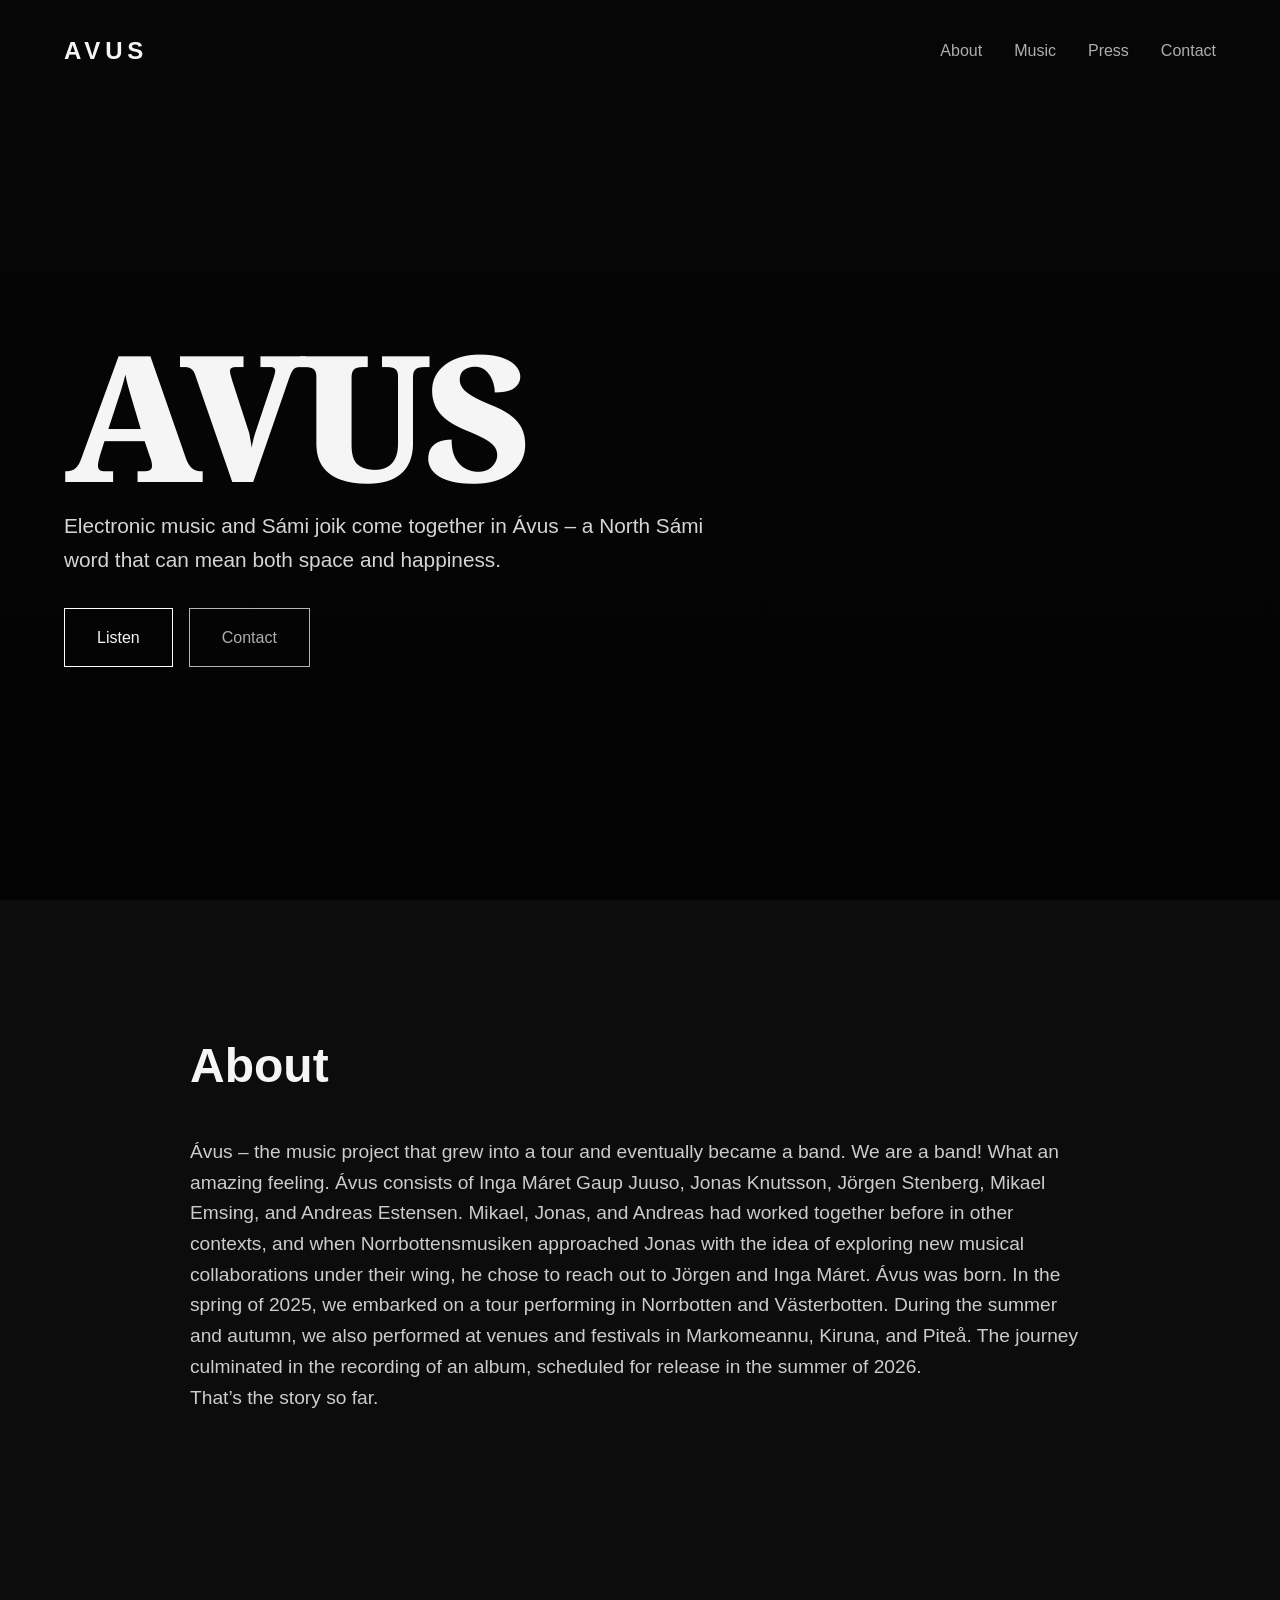
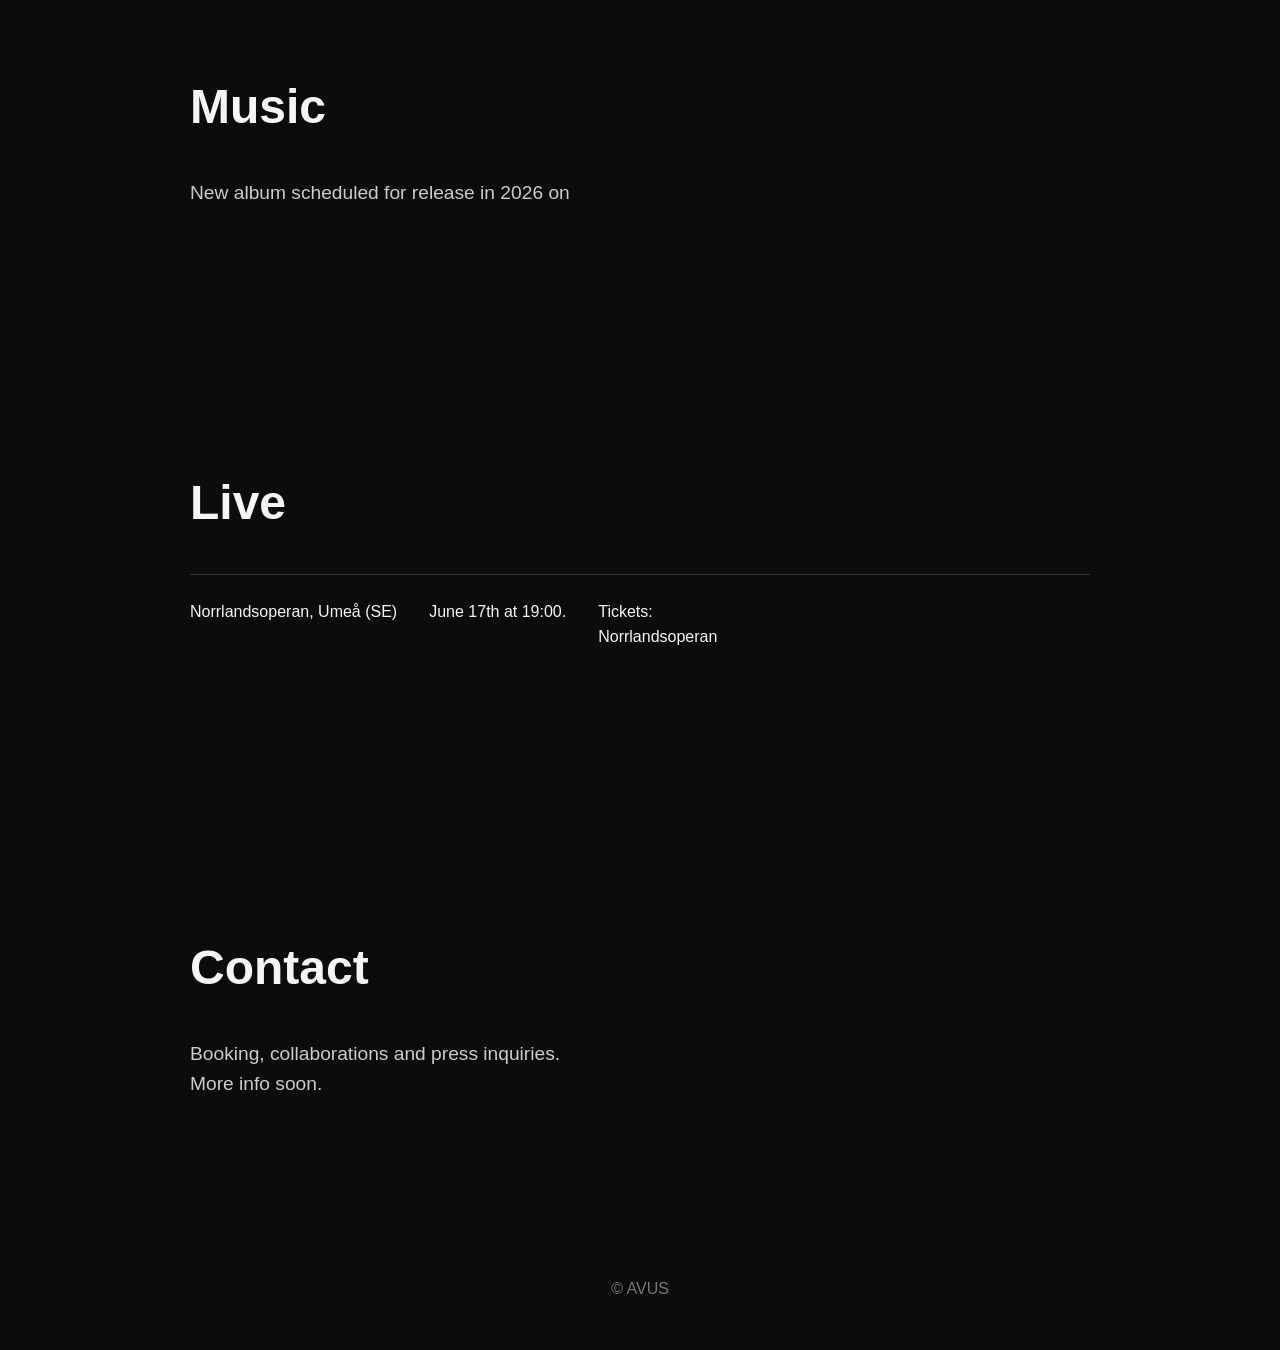
==== index.html @ daa285d3 "Update font weight and modify concert details" ====
<!DOCTYPE html>
<html lang="en">
<head>
    <meta charset="UTF-8">
    <meta name="viewport" content="width=device-width, initial-scale=1.0">
    <title>AVUS</title>
    <meta name="description" content="Electronic music and Sámi joik come together in Ávus – a North Sámi word that can mean both space and happiness.">

    <link rel="preconnect" href="https://fonts.googleapis.com">
    <link rel="preconnect" href="https://fonts.gstatic.com" crossorigin>
    <link href="https://fonts.googleapis.com/css2?family=Noto+Serif:wght@600;700&display=swap" rel="stylesheet">
    <link rel="stylesheet" href="style.css">
</head>
<body>

<header class="hero">
    <div class="overlay"></div>

    <nav>
        <div class="logo">AVUS</div>

        <div class="menu">
            <a href="#about">About</a>
            <a href="#music">Music</a>
            <a href="#press">Press</a>
            <a href="#contact">Contact</a>
        </div>
    </nav>

    <div class="hero-content">
        <h1>AVUS</h1>

        <p>
            Electronic music and Sámi joik come together in Ávus – a North Sámi word that can mean both space and happiness.
        </p>

        <div class="buttons">
            <a href="#music" class="btn">Listen</a>
            <a href="#contact" class="btn secondary">Contact</a>
        </div>
    </div>
</header>

<section id="about">
    <div class="container">
        <h2>About</h2>

        <p>
            Ávus – the music project that grew into a tour and eventually became a band. </p</br>
            We are a band! What an amazing feeling.

Ávus consists of Inga Máret Gaup Juuso, Jonas Knutsson, Jörgen Stenberg, Mikael Emsing, and Andreas Estensen. Mikael, Jonas, and Andreas had worked together before in other contexts, and when Norrbottensmusiken approached Jonas with the idea of exploring new musical collaborations under their wing, he chose to reach out to Jörgen and Inga Máret. Ávus was born.

In the spring of 2025, we embarked on a tour performing in Norrbotten and Västerbotten. During the summer and autumn, we also performed at venues and festivals in Markomeannu, Kiruna, and Piteå. The journey culminated in the recording of an album, scheduled for release in the summer of 2026.
    </br>
That’s the story so far.
        </p>
    </div>
</section>

<section id="music">
    <div class="container">
        <h2>Music</h2>

        <p>
            New album scheduled for release in 2026 on 
        </p>
    </div>
</section>

<section id="live">
    <div class="container">
        <h2>Live</h2>

        <div class="gig">
            <span>Norrlandsoperan, Umeå (SE)</span>
            <span>June 17th at 19:00.</span>
            <span>Tickets:</p></p><a href="https://norrlandsoperan.se/forestallningar/avus-2/">Norrlandsoperan</a></span>
        </div>
    </div>
</section>

<section id="contact">
    <div class="container">
        <h2>Contact</h2>

        <p>
            Booking, collaborations and press inquiries.
        </p>

        <p>More info soon.</p>
        </a>
    </div>
</section>

<footer>
    <p>© AVUS</p>
</footer>

</body>
</html>
---- style.css ----
* {
    margin: 0;
    padding: 0;
    box-sizing: border-box;
}

body {
    background: #0c0c0c;
    color: #f5f5f5;
    font-family: Inter, Helvetica, Arial, sans-serif;
    line-height: 1.6;
}

a {
    color: inherit;
    text-decoration: none;
}

nav {
    position: relative;
    z-index: 10;

    display: flex;
    justify-content: space-between;
    align-items: center;

    padding: 2rem 4rem;
}

.logo {
    font-size: 1.5rem;
    letter-spacing: 0.3rem;
    font-weight: 700;
}

.menu {
    display: flex;
    gap: 2rem;
}

.menu a {
    opacity: 0.7;
    transition: 0.3s;
}

.menu a:hover {
    opacity: 1;
}

.hero {
    position: relative;
    min-height: 100vh;

    background:
        linear-gradient(
            rgba(0,0,0,0.45),
            rgba(0,0,0,0.75)
        ),
        url("assets/avus-hero.jpg");

    background-size: cover;
    background-position: center;

    display: flex;
    flex-direction: column;
}

.hero-content {
    flex: 1;

    display: flex;
    flex-direction: column;
    justify-content: center;

    max-width: 900px;

    padding: 4rem;
}

.hero h1 {
    font-family: "Noto Serif", serif;
    font-weight: 900;

    font-size: clamp(5rem, 14vw, 11rem);
    line-height: 0.9;
    letter-spacing: -0.05em;

    margin-bottom: 1rem;
}

.hero p {
    font-size: 1.3rem;
    max-width: 650px;

    color: #d5d5d5;

    margin-bottom: 2rem;
}

.buttons {
    display: flex;
    gap: 1rem;
}

.btn {
    padding: 1rem 2rem;

    border: 1px solid white;

    transition: 0.3s;
}

.btn:hover {
    background: white;
    color: black;
}

.secondary {
    opacity: 0.7;
}

section {
    padding: 8rem 2rem;
}

.container {
    max-width: 900px;
    margin: auto;
}

h2 {
    font-size: 3rem;
    margin-bottom: 2rem;
}

section p {
    font-size: 1.2rem;
    color: #cccccc;
}

.links {
    margin-top: 2rem;

    display: flex;
    gap: 2rem;
}

.links a {
    border-bottom: 1px solid #555;
}

.gig {
    display: flex;
    gap: 2rem;

    padding: 1.5rem 0;

    border-top: 1px solid #333;
}

.mail {
    display: inline-block;
    margin-top: 2rem;

    font-size: 1.2rem;
}

footer {
    padding: 3rem;
    text-align: center;
    color: #777;
}

@media (max-width: 768px) {

    nav {
        padding: 2rem;
        flex-direction: column;
        gap: 1rem;
    }

    .menu {
        gap: 1rem;
        flex-wrap: wrap;
        justify-content: center;
    }

    .hero-content {
        padding: 2rem;
    }

    h2 {
        font-size: 2rem;
    }

    .gig {
        flex-direction: column;
        gap: 0.5rem;
    }
}
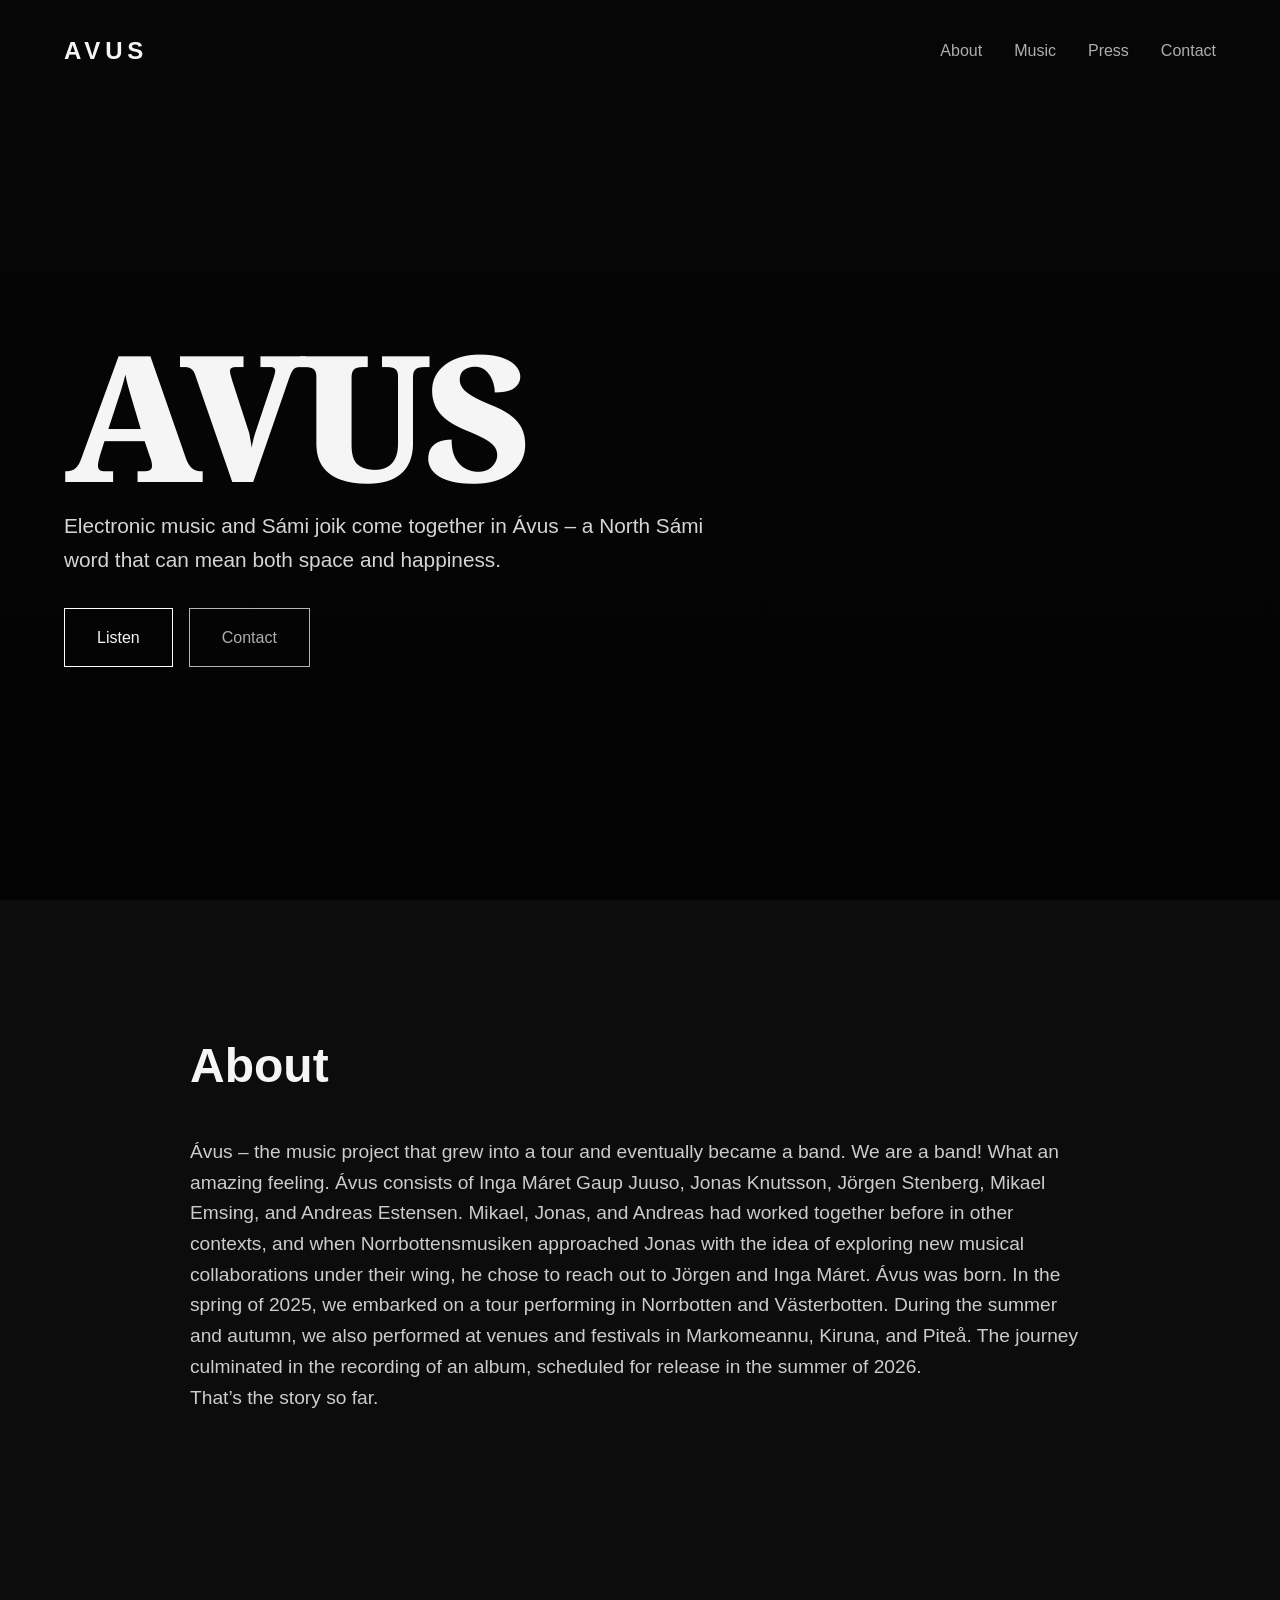
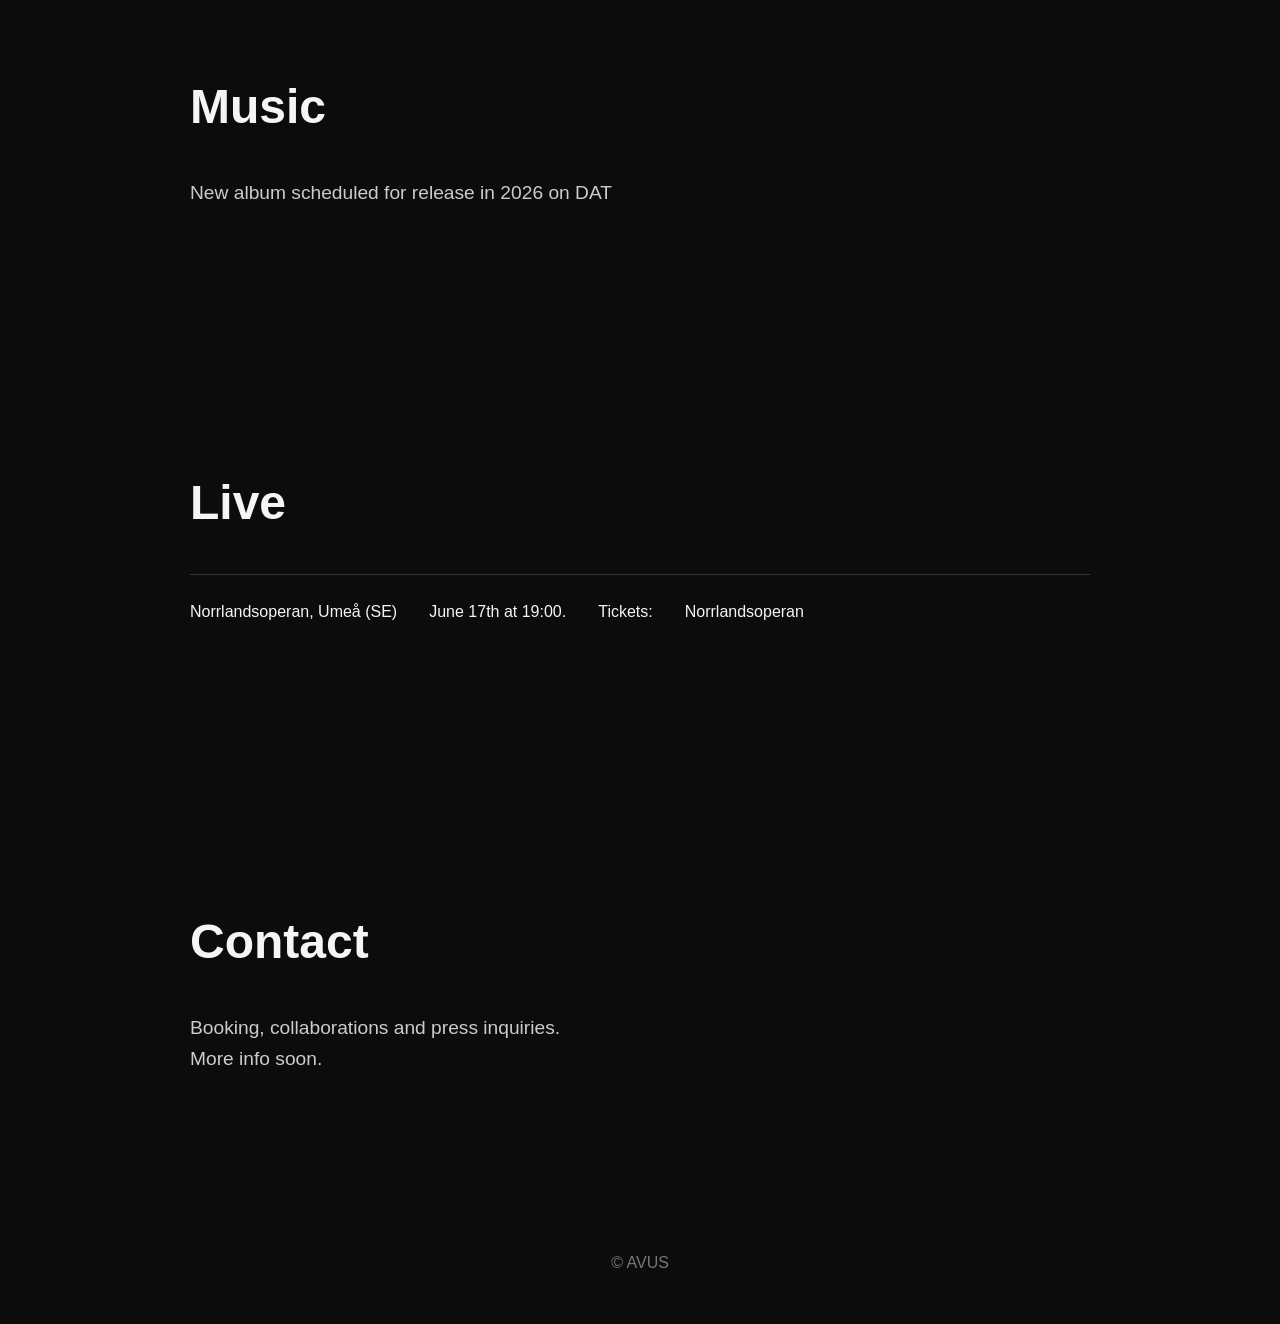
==== commit 61d1333c: "Fix HTML formatting for album and ticket links" ====
--- a/index.html
+++ b/index.html
@@ -63,7 +63,8 @@
         <h2>Music</h2>
 
         <p>
-            New album scheduled for release in 2026 on 
+            New album scheduled for release in 2026 on <a href="https://www.dat.net">DAT</a></span>
+        </div>
         </p>
     </div>
 </section>
@@ -75,7 +76,8 @@
         <div class="gig">
             <span>Norrlandsoperan, Umeå (SE)</span>
             <span>June 17th at 19:00.</span>
-            <span>Tickets:</p></p><a href="https://norrlandsoperan.se/forestallningar/avus-2/">Norrlandsoperan</a></span>
+            <span>Tickets:</span>
+            <span><a href="https://norrlandsoperan.se/forestallningar/avus-2/">Norrlandsoperan</a></span>
         </div>
     </div>
 </section>
@@ -87,7 +89,6 @@
         <p>
             Booking, collaborations and press inquiries.
         </p>
-
         <p>More info soon.</p>
         </a>
     </div>
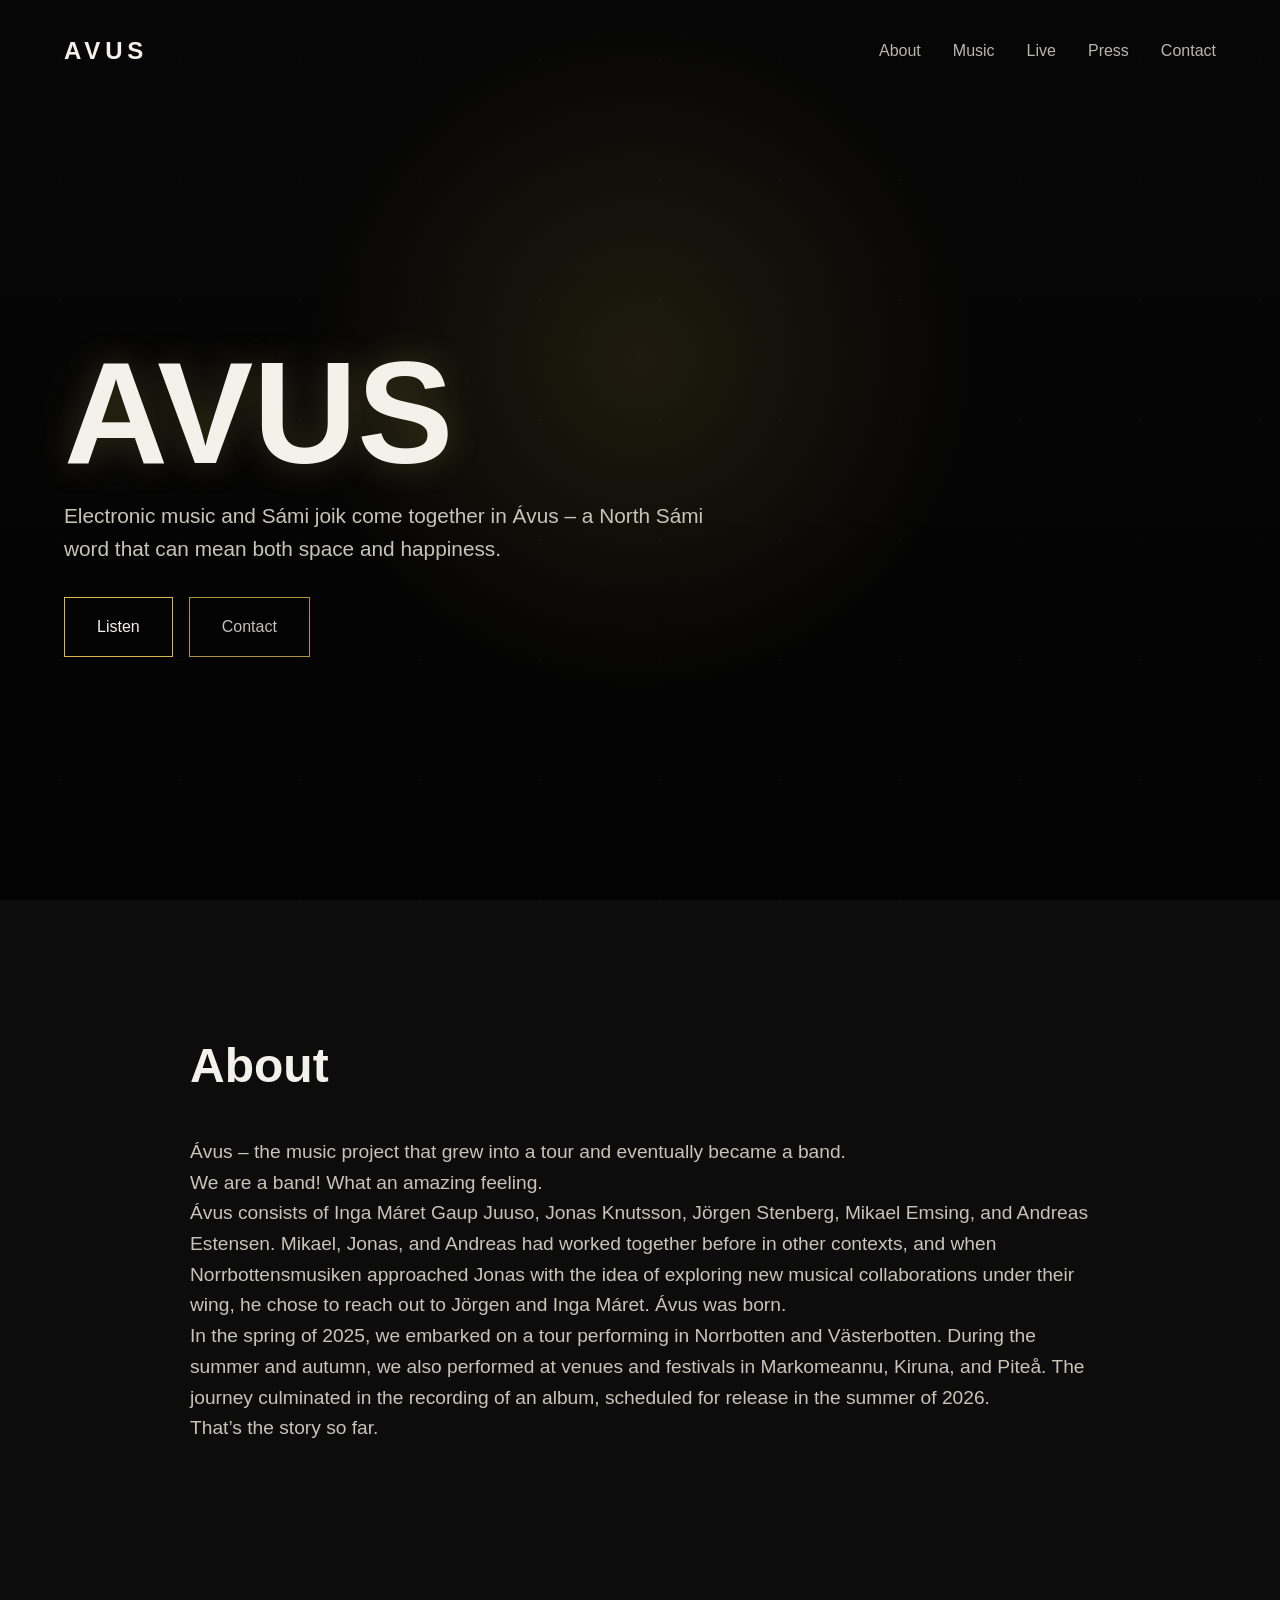
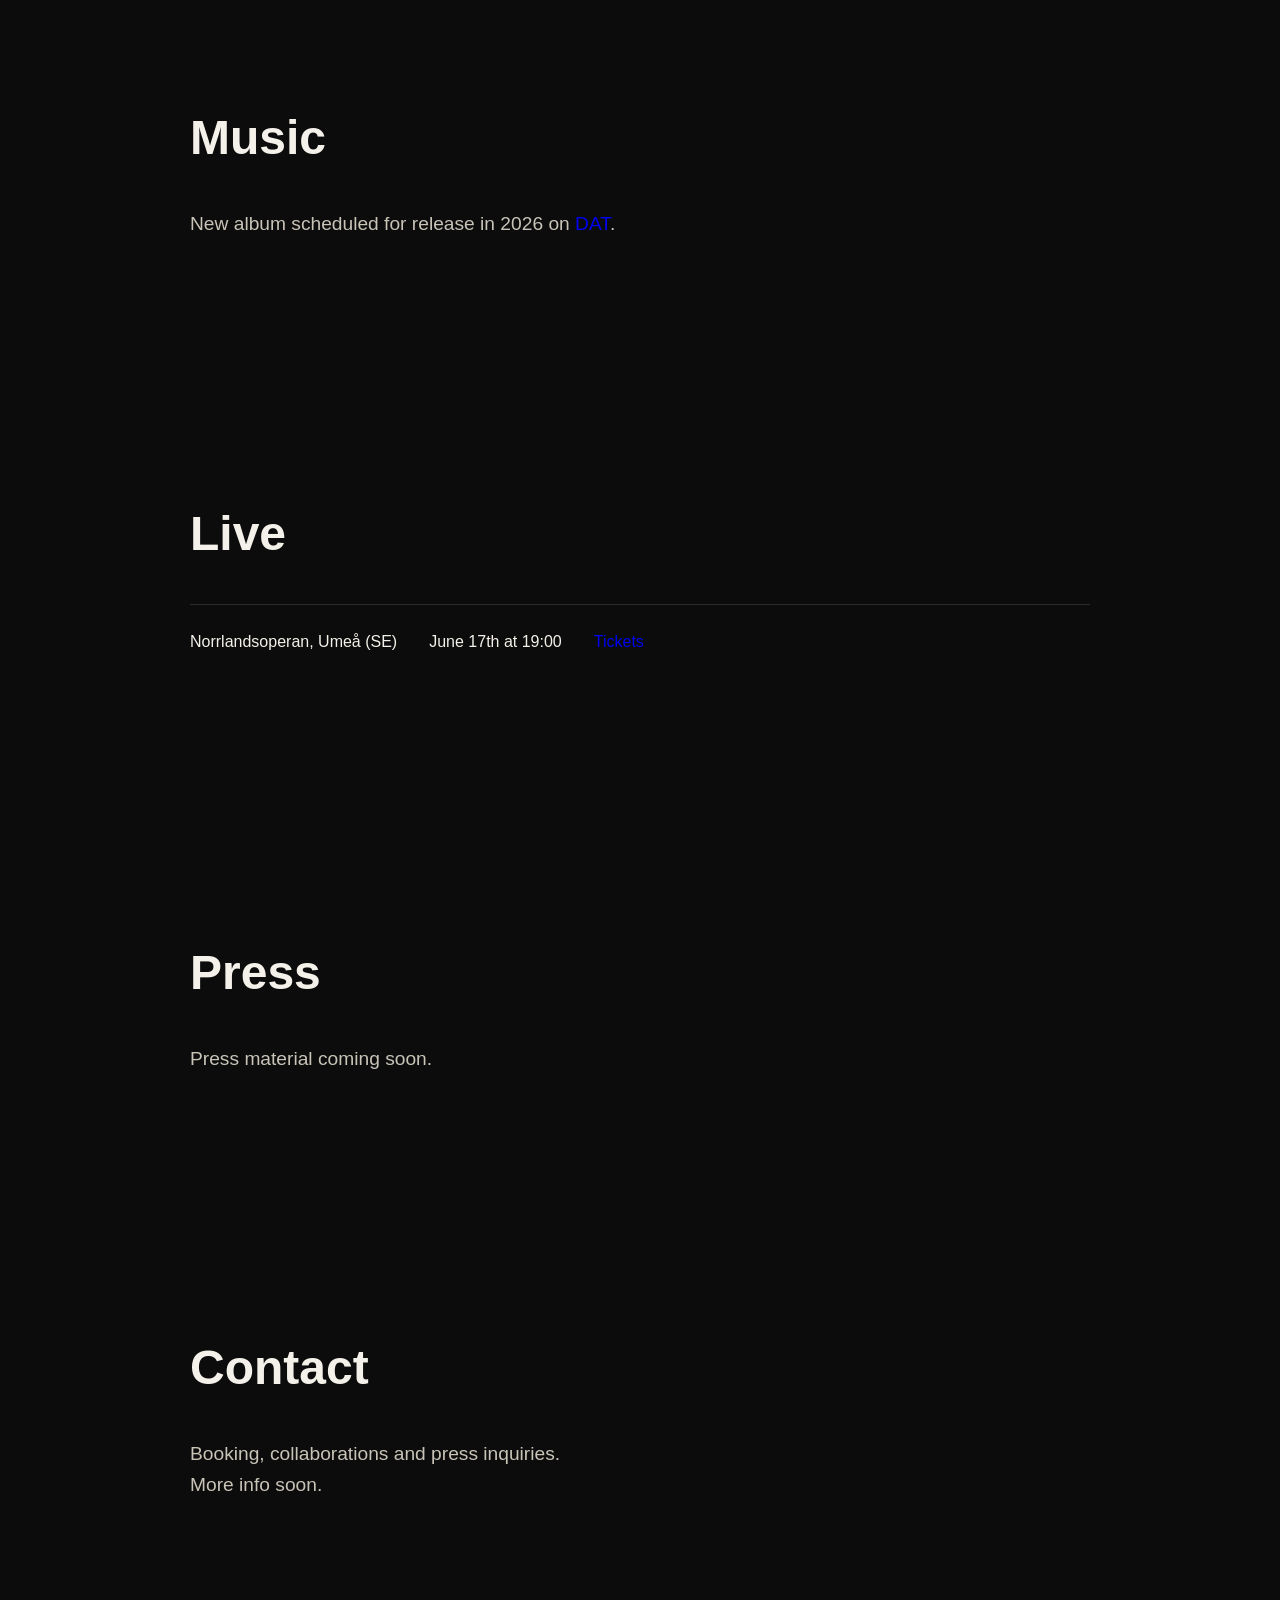
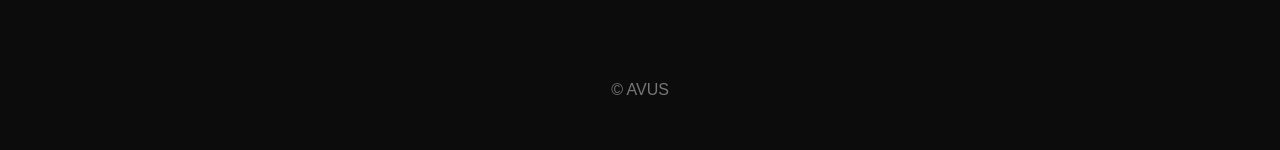
==== commit cca280bf: "Refactor HTML structure and content updates" ====
--- a/index.html
+++ b/index.html
@@ -6,15 +6,13 @@
     <title>AVUS</title>
     <meta name="description" content="Electronic music and Sámi joik come together in Ávus – a North Sámi word that can mean both space and happiness.">
 
-    <link rel="preconnect" href="https://fonts.googleapis.com">
-    <link rel="preconnect" href="https://fonts.gstatic.com" crossorigin>
-    <link href="https://fonts.googleapis.com/css2?family=Noto+Serif:wght@600;700&display=swap" rel="stylesheet">
     <link rel="stylesheet" href="style.css">
 </head>
 <body>
 
 <header class="hero">
     <div class="overlay"></div>
+    <div class="particles"></div>
 
     <nav>
         <div class="logo">AVUS</div>
@@ -22,6 +20,7 @@
         <div class="menu">
             <a href="#about">About</a>
             <a href="#music">Music</a>
+            <a href="#live">Live</a>
             <a href="#press">Press</a>
             <a href="#contact">Contact</a>
         </div>
@@ -46,14 +45,23 @@
         <h2>About</h2>
 
         <p>
-            Ávus – the music project that grew into a tour and eventually became a band. </p</br>
+            Ávus – the music project that grew into a tour and eventually became a band.
+        </p>
+
+        <p>
             We are a band! What an amazing feeling.
+        </p>
 
-Ávus consists of Inga Máret Gaup Juuso, Jonas Knutsson, Jörgen Stenberg, Mikael Emsing, and Andreas Estensen. Mikael, Jonas, and Andreas had worked together before in other contexts, and when Norrbottensmusiken approached Jonas with the idea of exploring new musical collaborations under their wing, he chose to reach out to Jörgen and Inga Máret. Ávus was born.
+        <p>
+            Ávus consists of Inga Máret Gaup Juuso, Jonas Knutsson, Jörgen Stenberg, Mikael Emsing, and Andreas Estensen. Mikael, Jonas, and Andreas had worked together before in other contexts, and when Norrbottensmusiken approached Jonas with the idea of exploring new musical collaborations under their wing, he chose to reach out to Jörgen and Inga Máret. Ávus was born.
+        </p>
 
-In the spring of 2025, we embarked on a tour performing in Norrbotten and Västerbotten. During the summer and autumn, we also performed at venues and festivals in Markomeannu, Kiruna, and Piteå. The journey culminated in the recording of an album, scheduled for release in the summer of 2026.
-    </br>
-That’s the story so far.
+        <p>
+            In the spring of 2025, we embarked on a tour performing in Norrbotten and Västerbotten. During the summer and autumn, we also performed at venues and festivals in Markomeannu, Kiruna, and Piteå. The journey culminated in the recording of an album, scheduled for release in the summer of 2026.
+        </p>
+
+        <p>
+            That’s the story so far.
         </p>
     </div>
 </section>
@@ -63,8 +71,7 @@
         <h2>Music</h2>
 
         <p>
-            New album scheduled for release in 2026 on <a href="https://www.dat.net">DAT</a></span>
-        </div>
+            New album scheduled for release in 2026 on <a href="https://dat.net">DAT</a>.
         </p>
     </div>
 </section>
@@ -75,10 +82,19 @@
 
         <div class="gig">
             <span>Norrlandsoperan, Umeå (SE)</span>
-            <span>June 17th at 19:00.</span>
-            <span>Tickets:</span>
-            <span><a href="https://norrlandsoperan.se/forestallningar/avus-2/">Norrlandsoperan</a></span>
+            <span>June 17th at 19:00</span>
+            <span><a href="https://norrlandsoperan.se/forestallningar/avus-2/">Tickets</a></span>
         </div>
+    </div>
+</section>
+
+<section id="press">
+    <div class="container">
+        <h2>Press</h2>
+
+        <p>
+            Press material coming soon.
+        </p>
     </div>
 </section>
 
@@ -89,8 +105,10 @@
         <p>
             Booking, collaborations and press inquiries.
         </p>
-        <p>More info soon.</p>
-        </a>
+
+        <p>
+            More info soon.
+        </p>
     </div>
 </section>
 
--- a/style.css
+++ b/style.css
@@ -1,3 +1,11 @@
+:root {
+    --bg: #0c0c0c;
+    --text: #f4f1ea;
+    --muted: #c9c4b8;
+    --accent: #d8b84a;
+    --border: #2a2a2a;
+}
+
 * {
     margin: 0;
     padding: 0;
@@ -5,50 +13,20 @@
 }
 
 body {
-    background: #0c0c0c;
-    color: #f5f5f5;
+    background: var(--bg);
+    color: var(--text);
     font-family: Inter, Helvetica, Arial, sans-serif;
     line-height: 1.6;
 }
 
 a {
-    color: inherit;
     text-decoration: none;
-}
-
-nav {
-    position: relative;
-    z-index: 10;
-
-    display: flex;
-    justify-content: space-between;
-    align-items: center;
-
-    padding: 2rem 4rem;
-}
-
-.logo {
-    font-size: 1.5rem;
-    letter-spacing: 0.3rem;
-    font-weight: 700;
-}
-
-.menu {
-    display: flex;
-    gap: 2rem;
-}
-
-.menu a {
-    opacity: 0.7;
-    transition: 0.3s;
-}
-
-.menu a:hover {
-    opacity: 1;
 }
 
 .hero {
     position: relative;
+    overflow: hidden;
+
     min-height: 100vh;
 
     background:
@@ -65,6 +43,87 @@
     flex-direction: column;
 }
 
+.overlay {
+    position: absolute;
+    inset: 0;
+
+    background:
+        radial-gradient(
+            circle at 50% 40%,
+            rgba(216,184,74,0.12),
+            transparent 40%
+        );
+
+    z-index: 1;
+}
+
+.particles {
+    position: absolute;
+    inset: 0;
+
+    background-image:
+        radial-gradient(
+            rgba(255,255,255,0.15) 1px,
+            transparent 1px
+        );
+
+    background-size: 120px 120px;
+
+    opacity: 0.18;
+
+    animation: drift 70s linear infinite;
+
+    pointer-events: none;
+
+    z-index: 2;
+}
+
+@keyframes drift {
+    from {
+        transform: translateY(0);
+    }
+
+    to {
+        transform: translateY(-120px);
+    }
+}
+
+nav,
+.hero-content {
+    position: relative;
+    z-index: 5;
+}
+
+nav {
+    display: flex;
+    justify-content: space-between;
+    align-items: center;
+
+    padding: 2rem 4rem;
+}
+
+.logo {
+    font-size: 1.5rem;
+    font-weight: 700;
+    letter-spacing: 0.3rem;
+}
+
+.menu {
+    display: flex;
+    gap: 2rem;
+}
+
+.menu a {
+    color: var(--text);
+    opacity: 0.75;
+    transition: 0.3s;
+}
+
+.menu a:hover {
+    color: var(--accent);
+    opacity: 1;
+}
+
 .hero-content {
     flex: 1;
 
@@ -78,21 +137,25 @@
 }
 
 .hero h1 {
-    font-family: "Noto Serif", serif;
-    font-weight: 900;
-
-    font-size: clamp(5rem, 14vw, 11rem);
-    line-height: 0.9;
-    letter-spacing: -0.05em;
+    font-size: clamp(4rem, 12vw, 9rem);
+
+    line-height: 0.95;
 
     margin-bottom: 1rem;
+
+    font-weight: 800;
+
+    text-shadow:
+        0 0 35px rgba(216,184,74,0.22),
+        0 0 90px rgba(255,255,255,0.08);
 }
 
 .hero p {
     font-size: 1.3rem;
+
     max-width: 650px;
 
-    color: #d5d5d5;
+    color: var(--muted);
 
     margin-bottom: 2rem;
 }
@@ -105,18 +168,20 @@
 .btn {
     padding: 1rem 2rem;
 
-    border: 1px solid white;
+    border: 1px solid var(--accent);
+
+    color: var(--text);
 
     transition: 0.3s;
 }
 
 .btn:hover {
-    background: white;
-    color: black;
+    background: var(--accent);
+    color: #111;
 }
 
 .secondary {
-    opacity: 0.7;
+    opacity: 0.8;
 }
 
 section {
@@ -135,7 +200,7 @@
 
 section p {
     font-size: 1.2rem;
-    color: #cccccc;
+    color: var(--muted);
 }
 
 .links {
@@ -146,7 +211,15 @@
 }
 
 .links a {
-    border-bottom: 1px solid #555;
+    color: var(--accent);
+
+    border-bottom: 1px solid rgba(216,184,74,0.4);
+
+    padding-bottom: 0.2rem;
+}
+
+.links a:hover {
+    border-bottom-color: var(--accent);
 }
 
 .gig {
@@ -155,19 +228,24 @@
 
     padding: 1.5rem 0;
 
-    border-top: 1px solid #333;
+    border-top: 1px solid var(--border);
 }
 
 .mail {
     display: inline-block;
+
     margin-top: 2rem;
 
     font-size: 1.2rem;
+
+    color: var(--accent);
 }
 
 footer {
     padding: 3rem;
+
     text-align: center;
+
     color: #777;
 }
 
@@ -175,18 +253,25 @@
 
     nav {
         padding: 2rem;
+
         flex-direction: column;
         gap: 1rem;
     }
 
     .menu {
         gap: 1rem;
+
         flex-wrap: wrap;
+
         justify-content: center;
     }
 
     .hero-content {
         padding: 2rem;
+    }
+
+    .hero h1 {
+        font-size: clamp(3.5rem, 18vw, 6rem);
     }
 
     h2 {
@@ -197,4 +282,9 @@
         flex-direction: column;
         gap: 0.5rem;
     }
-}
+
+    .buttons {
+        flex-direction: column;
+        align-items: flex-start;
+    }
+}
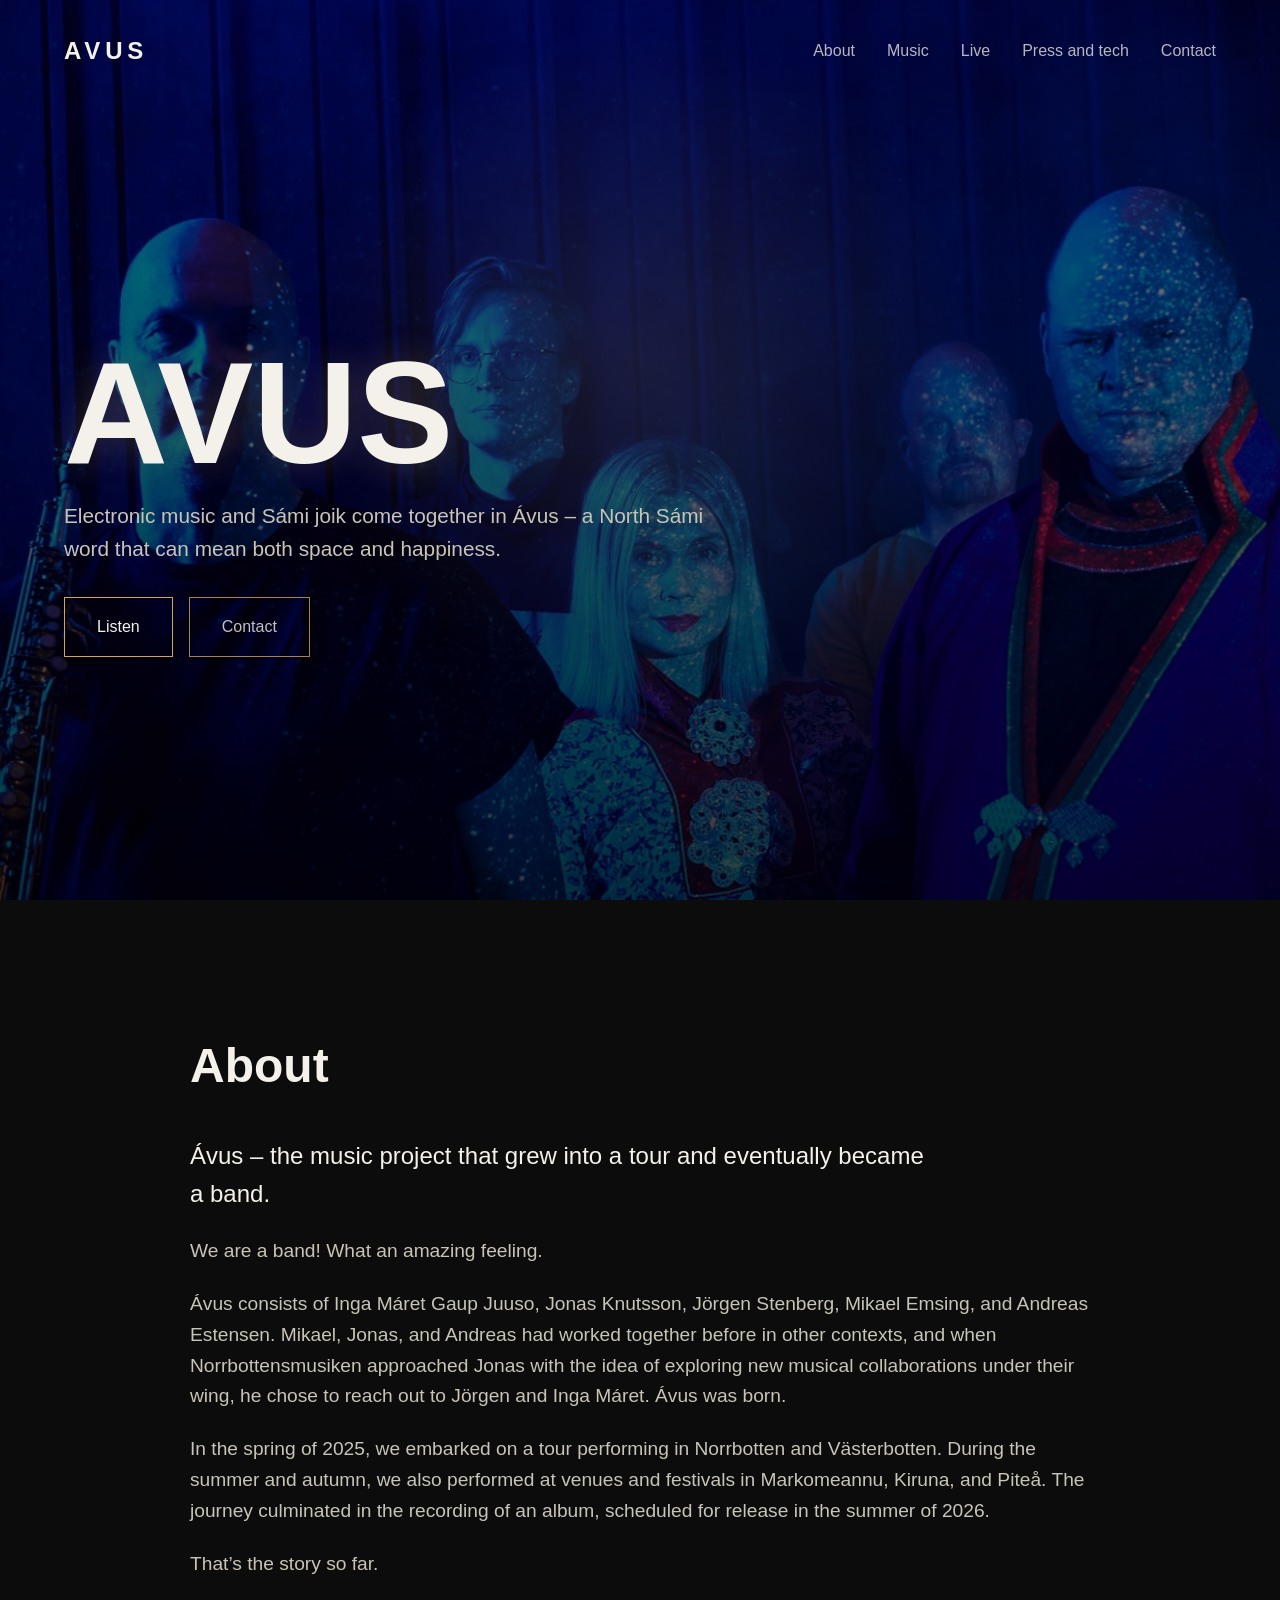
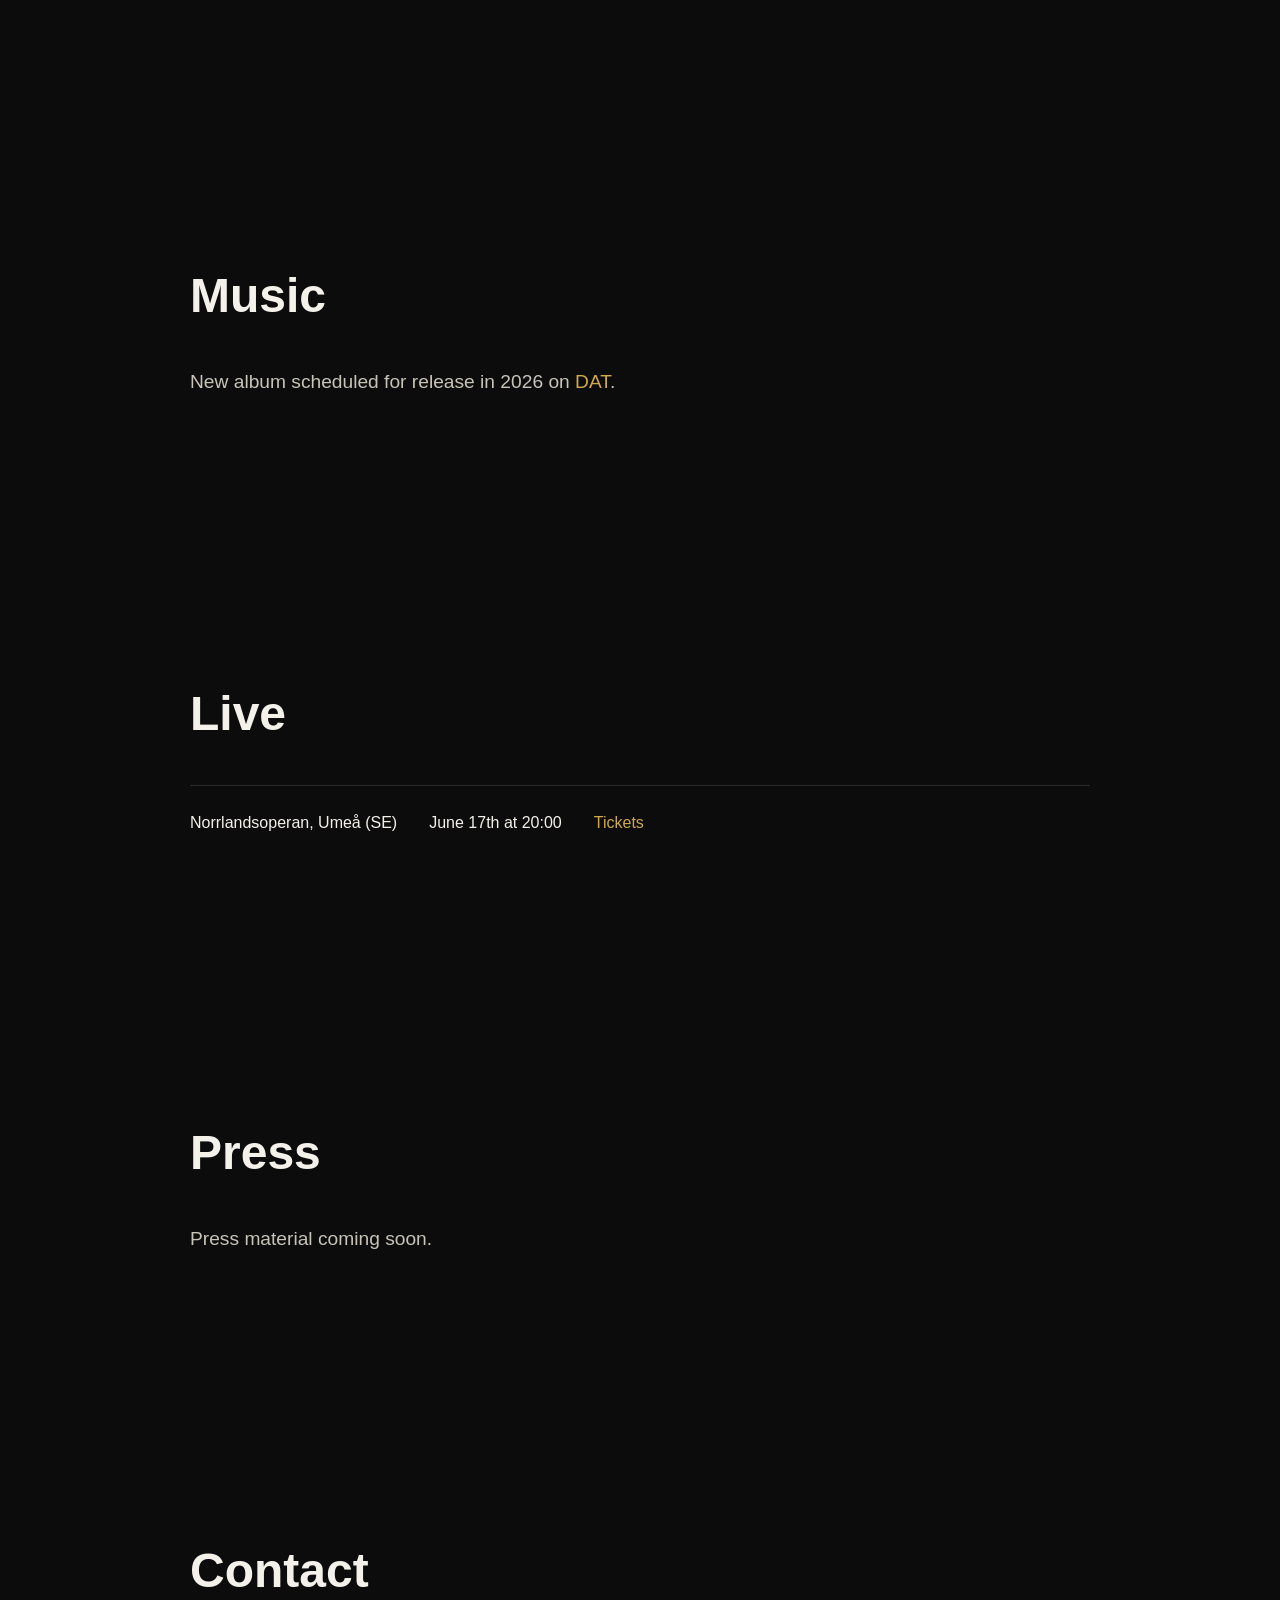
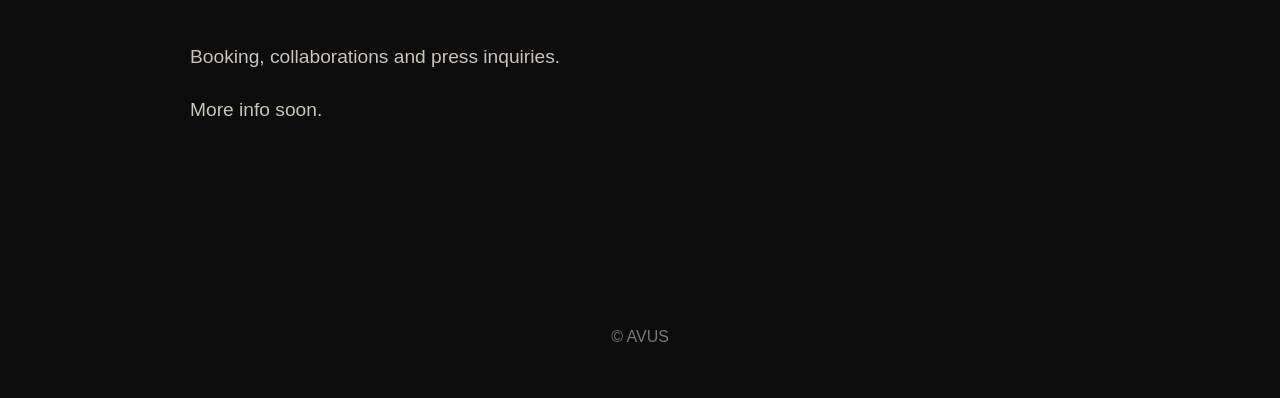
==== commit 7d5562ee: "New page. Updates to index.html Updates to index and css. Hero picture added. Press & tech page adde" ====
--- a/index.html
+++ b/index.html
@@ -21,7 +21,7 @@
             <a href="#about">About</a>
             <a href="#music">Music</a>
             <a href="#live">Live</a>
-            <a href="#press">Press</a>
+            <a href="/press.html">Press and tech</a>
             <a href="#contact">Contact</a>
         </div>
     </nav>
@@ -82,7 +82,7 @@
 
         <div class="gig">
             <span>Norrlandsoperan, Umeå (SE)</span>
-            <span>June 17th at 19:00</span>
+            <span>June 17th at 20:00</span>
             <span><a href="https://norrlandsoperan.se/forestallningar/avus-2/">Tickets</a></span>
         </div>
     </div>
--- a/style.css
+++ b/style.css
@@ -2,7 +2,7 @@
     --bg: #0c0c0c;
     --text: #f4f1ea;
     --muted: #c9c4b8;
-    --accent: #d8b84a;
+    --accent: #cfa94b;
     --border: #2a2a2a;
 }
 
@@ -19,22 +19,24 @@
     line-height: 1.6;
 }
 
-a {
+a,
+a:visited {
+    color: var(--accent);
     text-decoration: none;
+}
+
+a:hover {
+    opacity: 0.8;
 }
 
 .hero {
     position: relative;
     overflow: hidden;
-
     min-height: 100vh;
 
     background:
-        linear-gradient(
-            rgba(0,0,0,0.45),
-            rgba(0,0,0,0.75)
-        ),
-        url("assets/avus-hero.jpg");
+        linear-gradient(rgba(0,0,0,0.45), rgba(0,0,0,0.75)),
+        url("assets/Avus.jpg");
 
     background-size: cover;
     background-position: center;
@@ -46,36 +48,28 @@
 .overlay {
     position: absolute;
     inset: 0;
+    z-index: 1;
 
     background:
         radial-gradient(
             circle at 50% 40%,
-            rgba(216,184,74,0.12),
+            rgba(207,169,75,0.12),
             transparent 40%
         );
-
-    z-index: 1;
 }
 
 .particles {
     position: absolute;
     inset: 0;
+    z-index: 2;
 
     background-image:
-        radial-gradient(
-            rgba(255,255,255,0.15) 1px,
-            transparent 1px
-        );
+        radial-gradient(rgba(255,255,255,0.15) 1px, transparent 1px);
 
     background-size: 120px 120px;
-
     opacity: 0.18;
-
     animation: drift 70s linear infinite;
-
     pointer-events: none;
-
-    z-index: 2;
 }
 
 @keyframes drift {
@@ -103,6 +97,7 @@
 }
 
 .logo {
+    color: var(--text);
     font-size: 1.5rem;
     font-weight: 700;
     letter-spacing: 0.3rem;
@@ -113,7 +108,8 @@
     gap: 2rem;
 }
 
-.menu a {
+.menu a,
+.menu a:visited {
     color: var(--text);
     opacity: 0.75;
     transition: 0.3s;
@@ -132,31 +128,24 @@
     justify-content: center;
 
     max-width: 900px;
-
     padding: 4rem;
 }
 
 .hero h1 {
     font-size: clamp(4rem, 12vw, 9rem);
-
     line-height: 0.95;
-
     margin-bottom: 1rem;
-
     font-weight: 800;
 
     text-shadow:
-        0 0 35px rgba(216,184,74,0.22),
+        0 0 35px rgba(207,169,75,0.22),
         0 0 90px rgba(255,255,255,0.08);
 }
 
 .hero p {
     font-size: 1.3rem;
-
     max-width: 650px;
-
     color: var(--muted);
-
     margin-bottom: 2rem;
 }
 
@@ -165,19 +154,18 @@
     gap: 1rem;
 }
 
-.btn {
+.btn,
+.btn:visited {
     padding: 1rem 2rem;
-
     border: 1px solid var(--accent);
-
-    color: var(--text);
-
+    color: var(--text);
     transition: 0.3s;
 }
 
 .btn:hover {
     background: var(--accent);
     color: #111;
+    opacity: 1;
 }
 
 .secondary {
@@ -201,68 +189,44 @@
 section p {
     font-size: 1.2rem;
     color: var(--muted);
-}
-
-.links {
-    margin-top: 2rem;
-
+    margin-bottom: 1.4rem;
+}
+
+#about p:first-of-type {
+    font-size: 1.5rem;
+    color: var(--text);
+    max-width: 750px;
+}
+
+.gig {
     display: flex;
     gap: 2rem;
-}
-
-.links a {
-    color: var(--accent);
-
-    border-bottom: 1px solid rgba(216,184,74,0.4);
-
-    padding-bottom: 0.2rem;
-}
-
-.links a:hover {
-    border-bottom-color: var(--accent);
-}
-
-.gig {
-    display: flex;
-    gap: 2rem;
-
     padding: 1.5rem 0;
-
     border-top: 1px solid var(--border);
 }
 
 .mail {
     display: inline-block;
-
     margin-top: 2rem;
-
     font-size: 1.2rem;
-
-    color: var(--accent);
 }
 
 footer {
     padding: 3rem;
-
     text-align: center;
-
     color: #777;
 }
 
 @media (max-width: 768px) {
-
     nav {
         padding: 2rem;
-
         flex-direction: column;
         gap: 1rem;
     }
 
     .menu {
         gap: 1rem;
-
         flex-wrap: wrap;
-
         justify-content: center;
     }
 
@@ -288,3 +252,77 @@
         align-items: flex-start;
     }
 }
+.page-header {
+    min-height: 70vh;
+    background:
+        linear-gradient(rgba(0,0,0,0.55), rgba(0,0,0,0.85)),
+        url("assets/Avus.jpg");
+    background-size: cover;
+    background-position: center;
+}
+
+.page-title {
+    max-width: 900px;
+    padding: 8rem 4rem;
+}
+
+.page-title h1 {
+    font-size: clamp(3.5rem, 10vw, 8rem);
+    line-height: 0.95;
+    margin-bottom: 1.5rem;
+    text-shadow:
+        0 0 35px rgba(207,169,75,0.22),
+        0 0 90px rgba(255,255,255,0.08);
+}
+
+.page-title p {
+    max-width: 650px;
+    color: var(--muted);
+    font-size: 1.3rem;
+}
+
+.download-grid {
+    display: grid;
+    grid-template-columns: repeat(2, minmax(0, 1fr));
+    gap: 1rem;
+}
+
+.download-card {
+    display: block;
+    padding: 1.5rem;
+    border: 1px solid var(--border);
+    background: rgba(255,255,255,0.03);
+    transition: 0.3s;
+}
+
+.download-card:hover {
+    border-color: var(--accent);
+    background: rgba(207,169,75,0.08);
+    opacity: 1;
+}
+
+.download-card span {
+    display: block;
+    color: var(--text);
+    font-size: 1.2rem;
+    margin-bottom: 0.5rem;
+}
+
+.download-card small {
+    color: var(--muted);
+}
+
+.logo a,
+.logo a:visited {
+    color: var(--text);
+}
+
+@media (max-width: 768px) {
+    .page-title {
+        padding: 5rem 2rem;
+    }
+
+    .download-grid {
+        grid-template-columns: 1fr;
+    }
+}
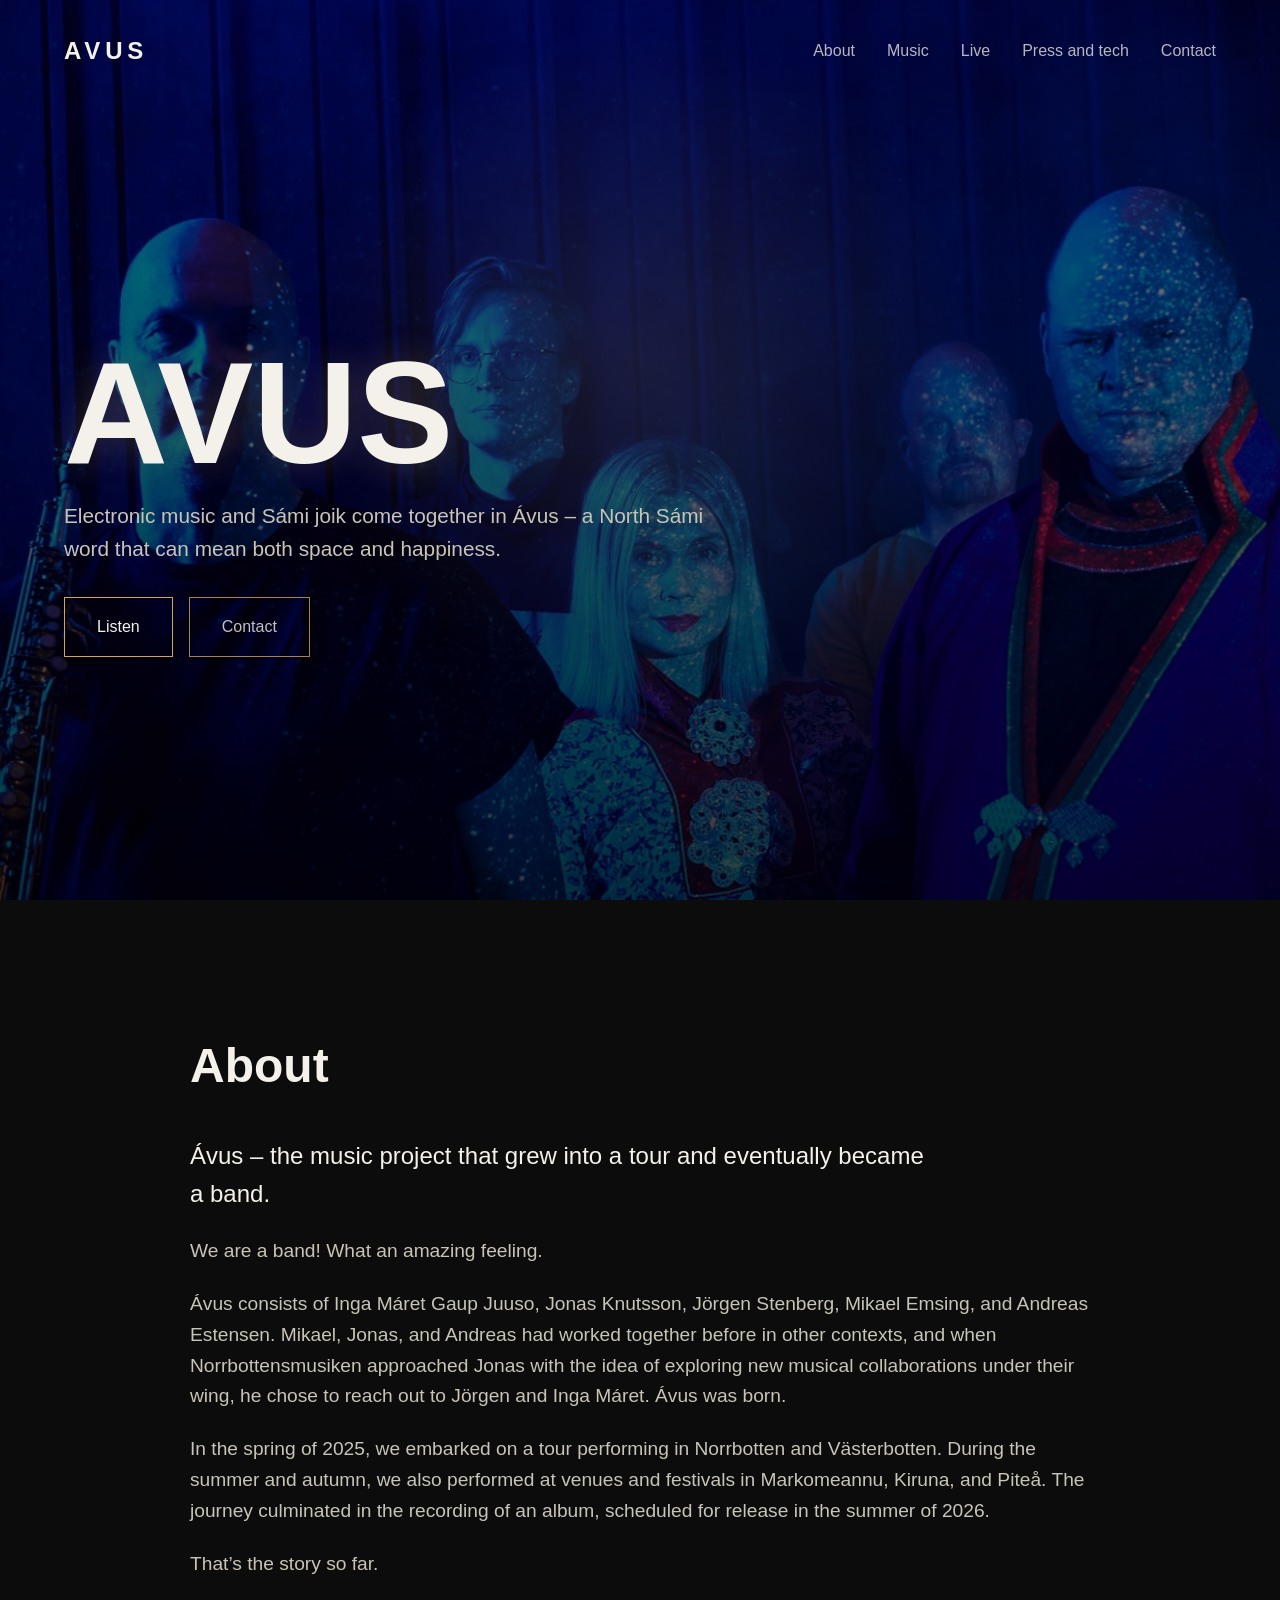
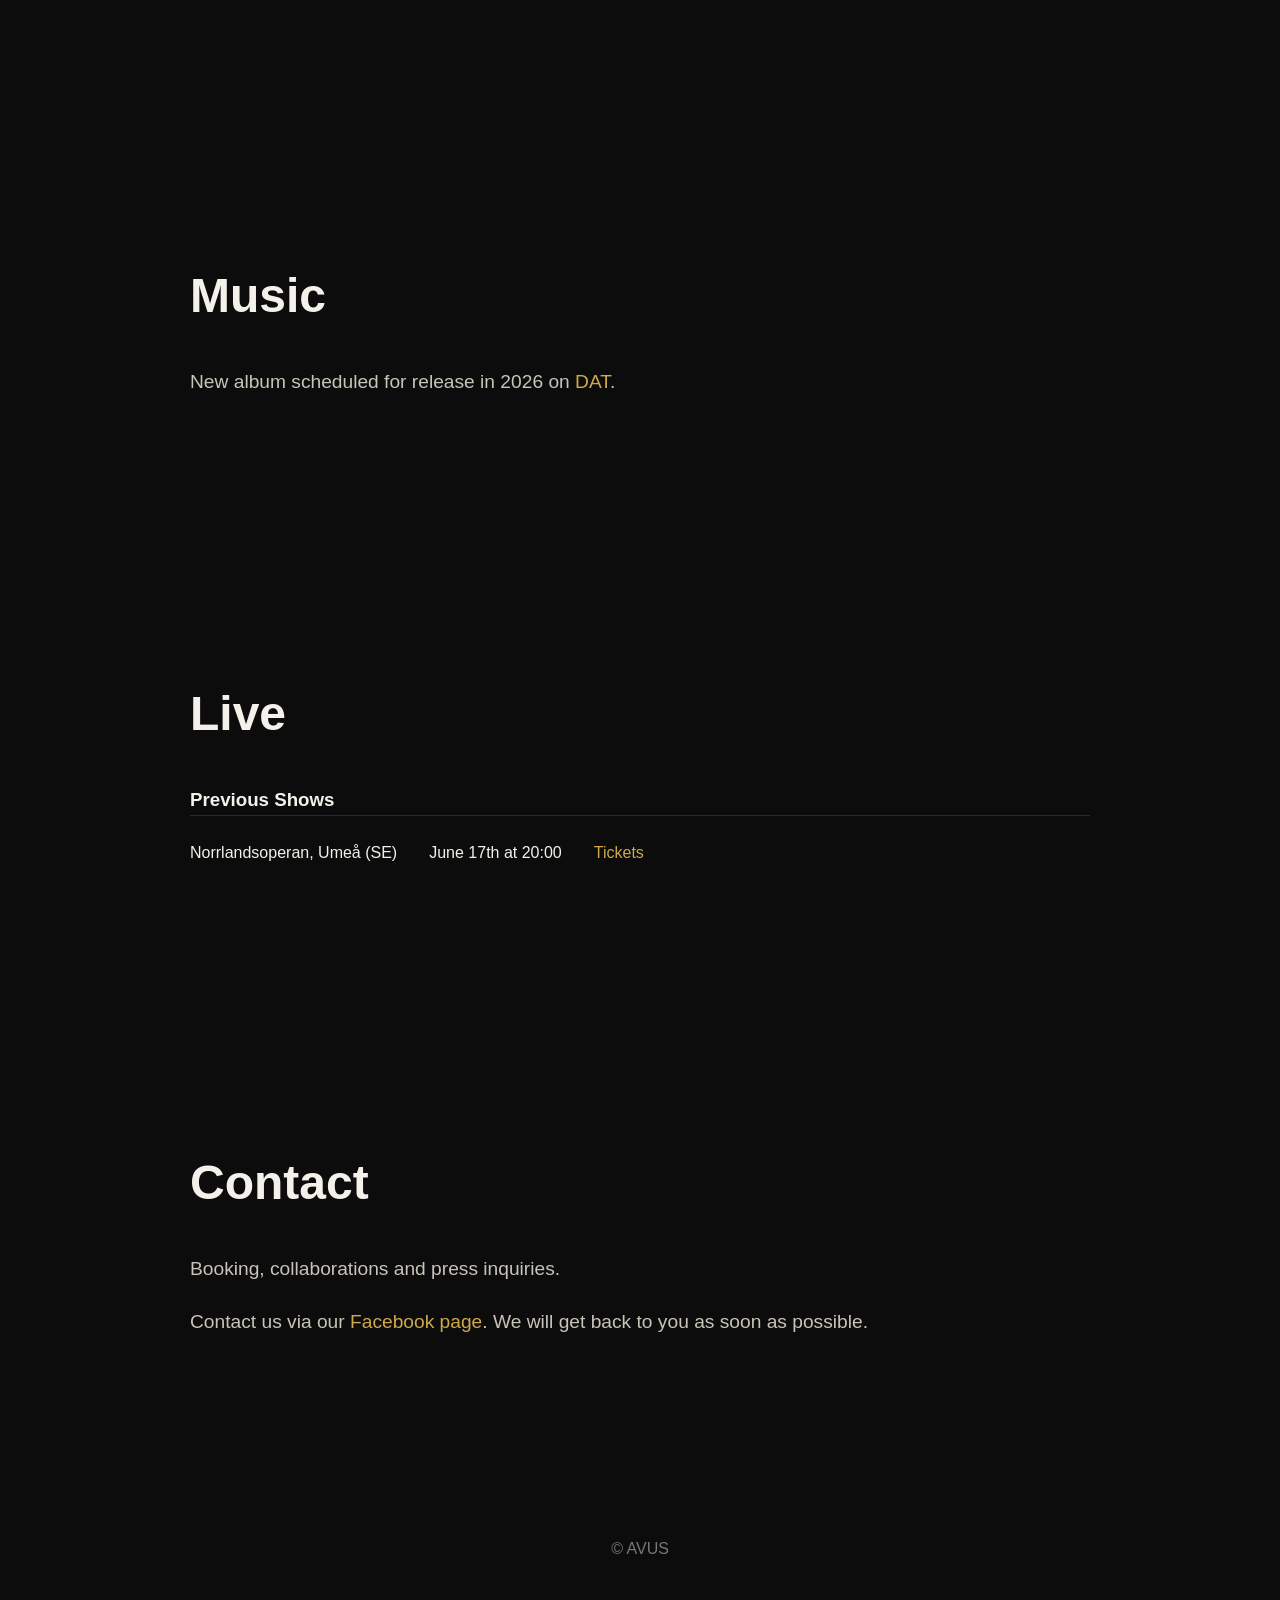
==== commit 2d79763b: "Changes to metadata and some text" ====
--- a/index.html
+++ b/index.html
@@ -3,8 +3,21 @@
 <head>
     <meta charset="UTF-8">
     <meta name="viewport" content="width=device-width, initial-scale=1.0">
-    <title>AVUS</title>
-    <meta name="description" content="Electronic music and Sámi joik come together in Ávus – a North Sámi word that can mean both space and happiness.">
+    <title>AVUS | Electronic Music, Sámi Joik & Jazz</title>
+    <meta name="description" content="Electronic music and Sámi joik come together in Ávusa – a North Sámi word that can mean both space and happiness. New album in 2026">
+    <meta property="og:title" content="AVUS">
+
+    <meta property="og:description"
+      content="Electronic music, Sámi joik and jazz.">
+
+    <meta property="og:image"
+      content="https://officialavus.github.io/assets/cover.jpg">
+
+    <meta property="og:type"
+      content="website">
+
+    <meta property="og:url"
+      content="https://officialavus.github.io/">
 
     <link rel="stylesheet" href="style.css">
 </head>
@@ -79,22 +92,12 @@
 <section id="live">
     <div class="container">
         <h2>Live</h2>
-
+        <h3>Previous Shows </h3>
         <div class="gig">
             <span>Norrlandsoperan, Umeå (SE)</span>
             <span>June 17th at 20:00</span>
             <span><a href="https://norrlandsoperan.se/forestallningar/avus-2/">Tickets</a></span>
         </div>
-    </div>
-</section>
-
-<section id="press">
-    <div class="container">
-        <h2>Press</h2>
-
-        <p>
-            Press material coming soon.
-        </p>
     </div>
 </section>
 
@@ -107,7 +110,7 @@
         </p>
 
         <p>
-            More info soon.
+            Contact us via our <a href="https://www.facebook.com/profile.php?id=61588948837259">Facebook page</a>. We will get back to you as soon as possible.
         </p>
     </div>
 </section>
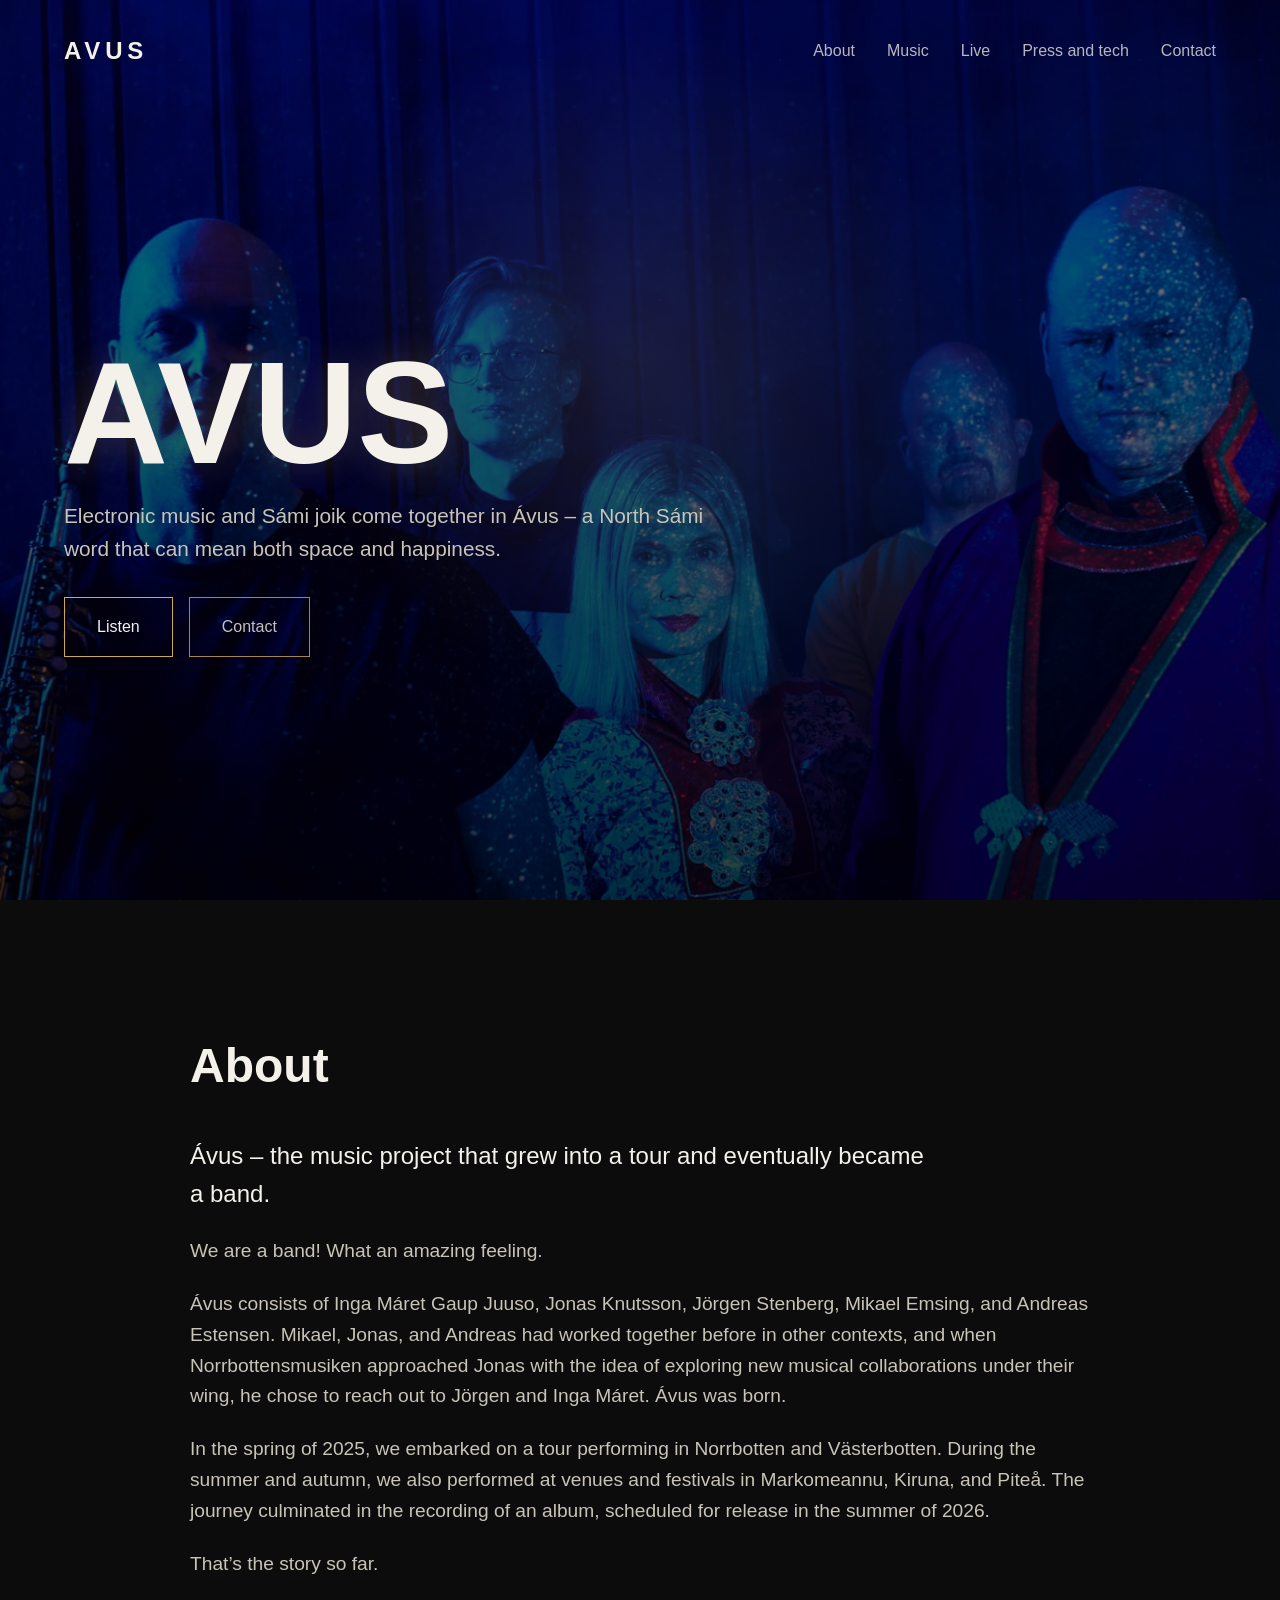
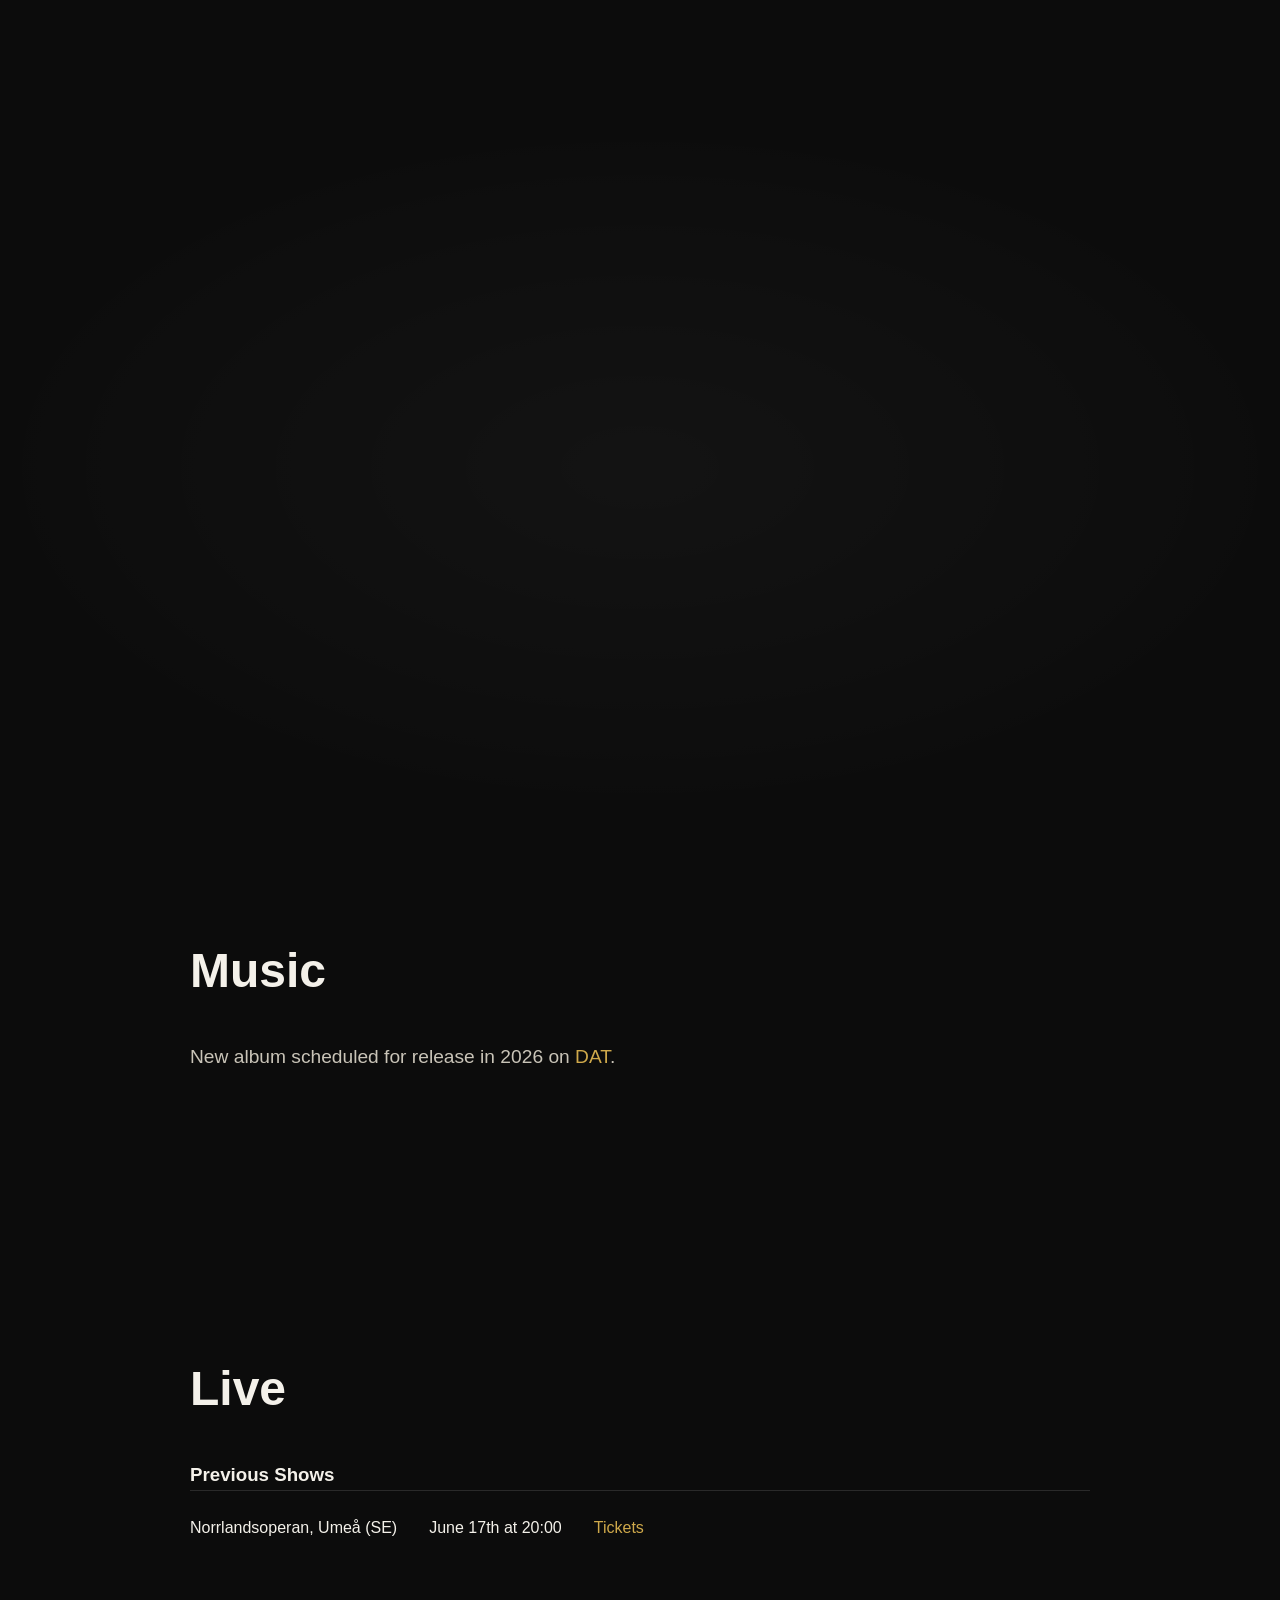
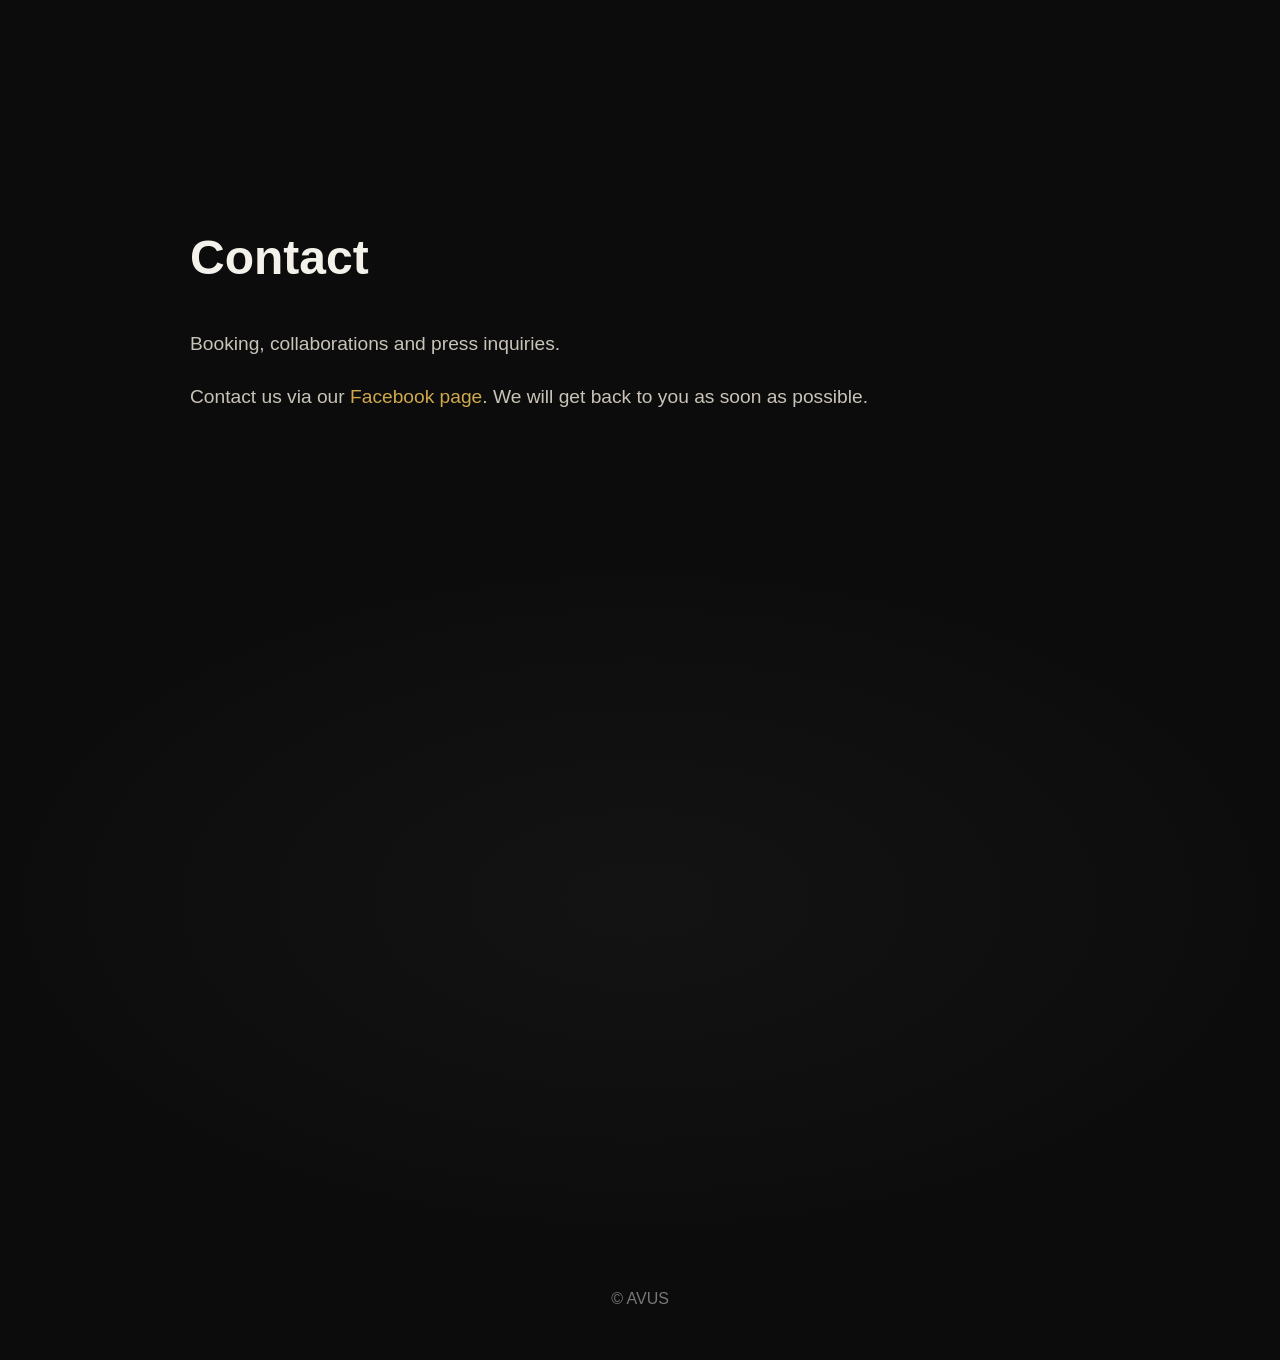
==== commit eb15bf56: "Add parallax photo sections with visual effects Add two new image assets (AvusStageLights.png and Av" ====
--- a/index.html
+++ b/index.html
@@ -19,7 +19,10 @@
     <meta property="og:url"
       content="https://officialavus.github.io/">
 
+    <meta name="google-site-verification" content="RlKAmernvz5HqAqcHAQi9ql3JQQYD8LcNiaL4D70AhA" />
+
     <link rel="stylesheet" href="style.css">
+
 </head>
 <body>
 
@@ -79,6 +82,10 @@
     </div>
 </section>
 
+<section class="photo-parallax"
+         style="background-image: url('assets/AvusStageLights.png');">
+</section>
+
 <section id="music">
     <div class="container">
         <h2>Music</h2>
@@ -114,6 +121,10 @@
         </p>
     </div>
 </section>
+<section class="photo-parallax"
+         style="background-image: url('assets/AvusLiveAudience.jpg');">
+</section>
+
 
 <footer>
     <p>© AVUS</p>
--- a/style.css
+++ b/style.css
@@ -101,6 +101,75 @@
     font-size: 1.5rem;
     font-weight: 700;
     letter-spacing: 0.3rem;
+}
+
+.photo {
+    margin: 5rem 0;
+}
+
+.photo-parallax {
+    min-height: 75vh;
+    background-size: cover;
+    background-position: center;
+    background-attachment: fixed;
+}
+
+.photo-parallax {
+    position: relative;
+
+    min-height: 75vh;
+
+    background-image: url("assets/stage-lights.jpg");
+    background-size: cover;
+    background-position: center;
+    background-attachment: fixed;
+}
+
+.photo-parallax::before {
+
+    content: "";
+
+    position: absolute;
+    inset: 0;
+
+    background:
+        linear-gradient(
+            to bottom,
+            #0c0c0c 0%,
+            rgba(12,12,12,0.85) 10%,
+            rgba(12,12,12,0.4) 35%,
+            rgba(12,12,12,0.2) 70%,
+            rgba(12,12,12,0.85) 100%
+        );
+}
+
+.photo-parallax::after {
+
+    content: "";
+
+    position: absolute;
+    inset: 0;
+
+    background:
+        radial-gradient(
+            ellipse at center,
+            rgba(255,255,255,0.08),
+            transparent 70%
+        );
+
+    mix-blend-mode: screen;
+
+    opacity: .35;
+}
+
+.photo img {
+    width: 100%;
+    height: 70vh;
+
+    object-fit: cover;
+    object-position: center;
+
+    display: block;
 }
 
 .menu {
@@ -325,4 +394,11 @@
     .download-grid {
         grid-template-columns: 1fr;
     }
+}
+
+@media (max-width: 768px) {
+    .photo-parallax {
+        background-attachment: scroll;
+        min-height: 55vh;
+    }
 }
